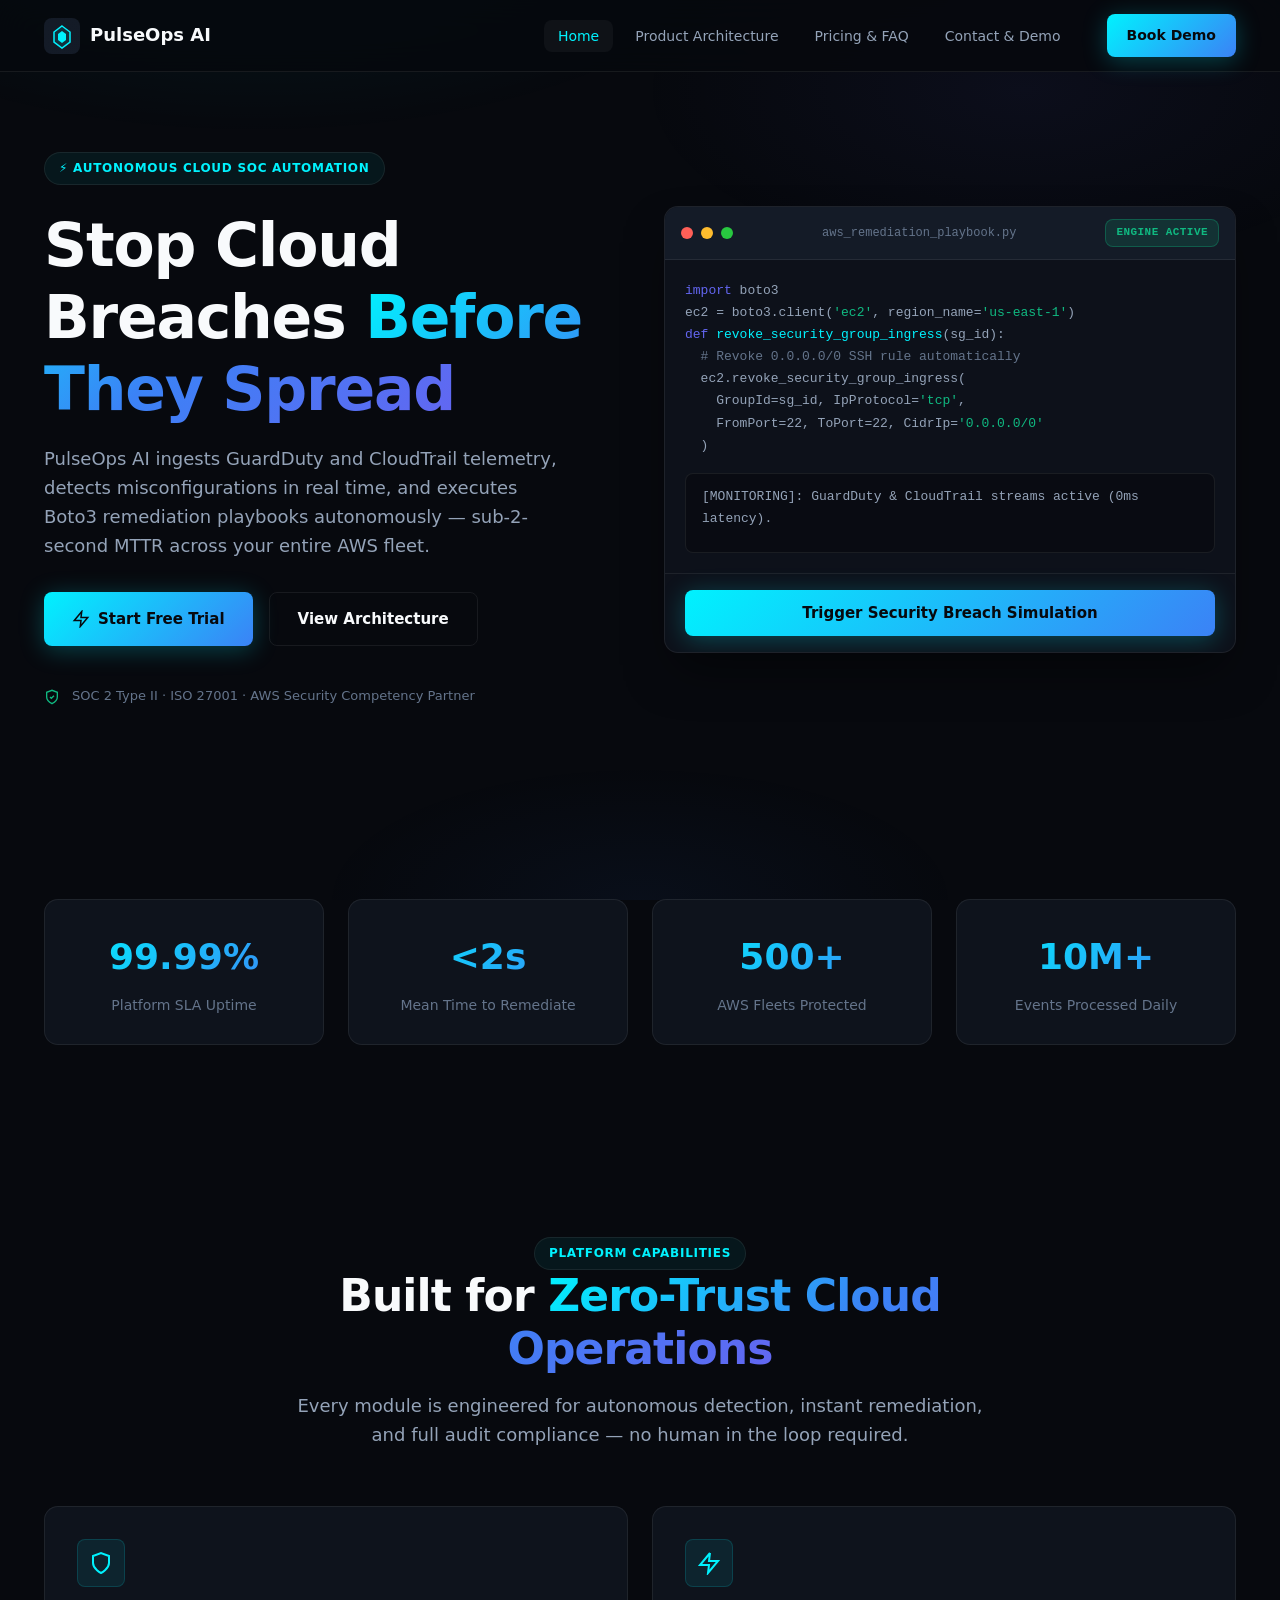
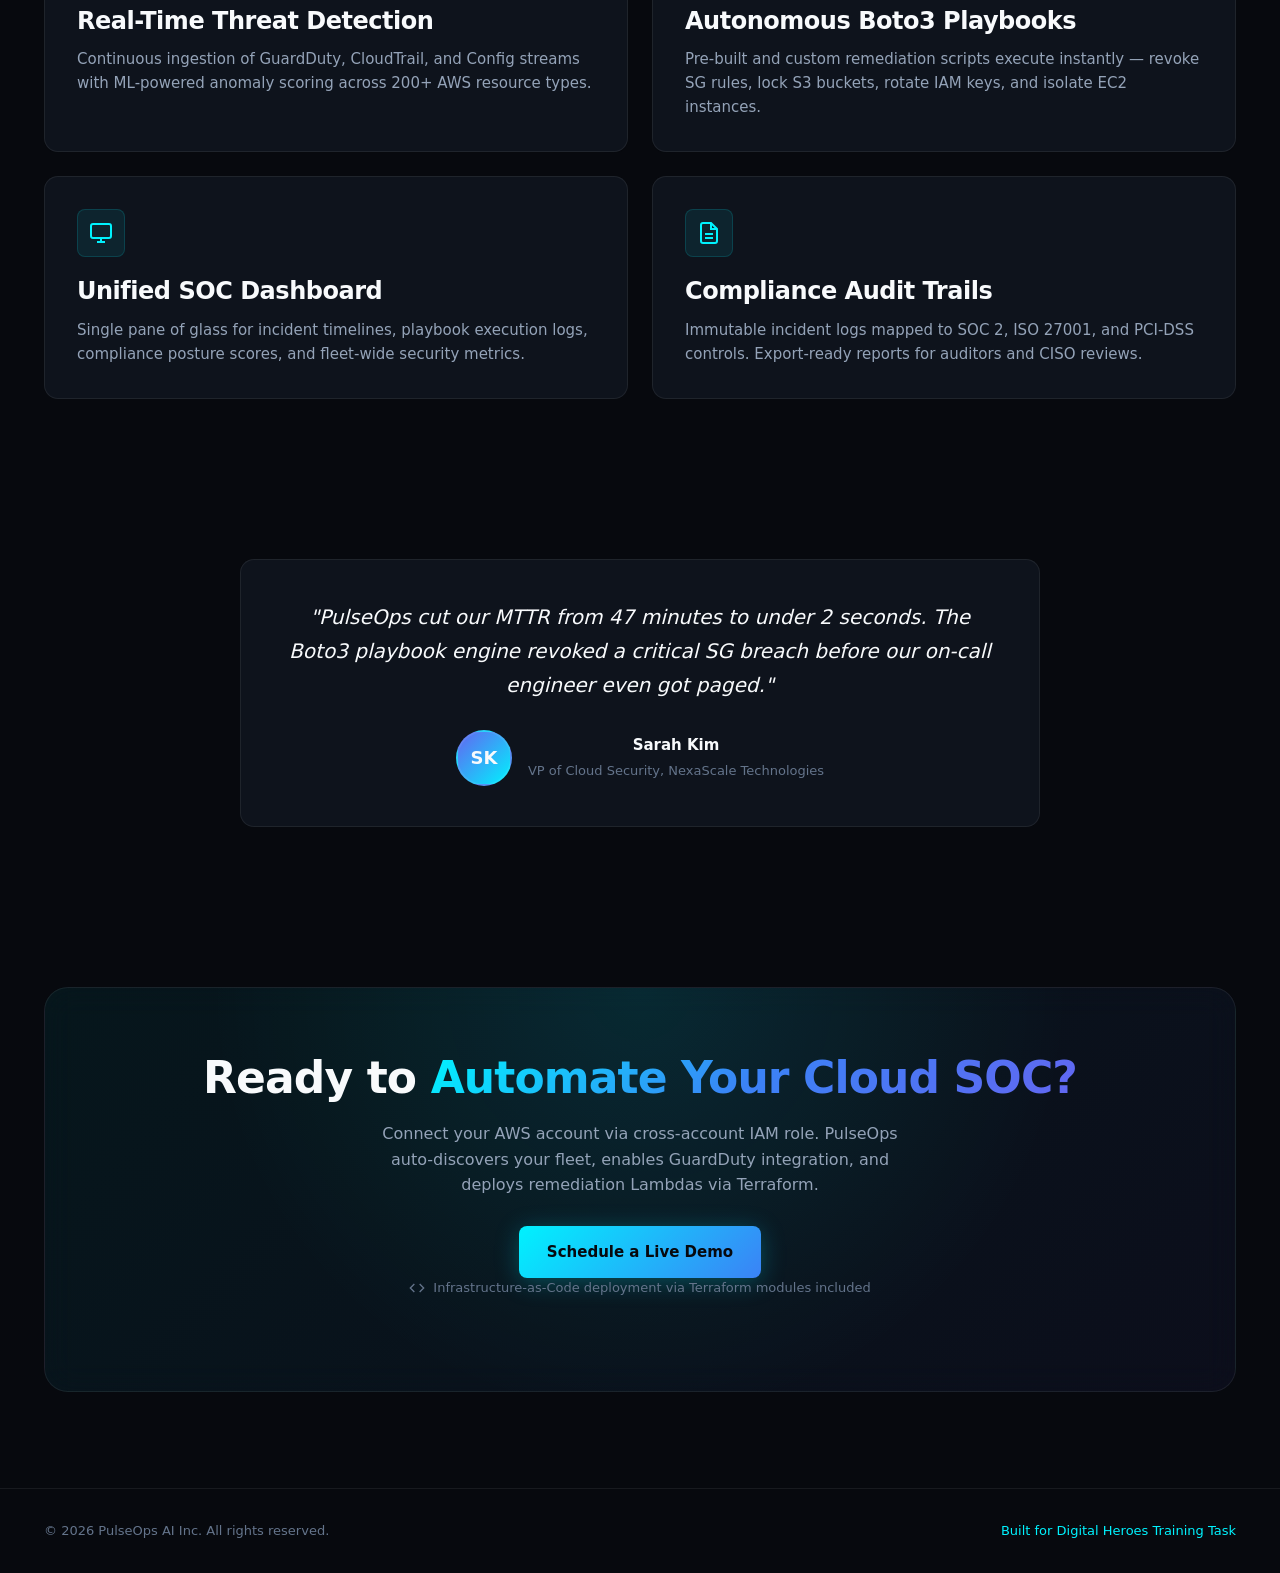
==== index.html @ 6d8a1fc0 "Initial commit: PulseOps AI website codebase" ====
<!DOCTYPE html>
<html lang="en">
<head>
  <meta charset="UTF-8">
  <meta name="viewport" content="width=device-width, initial-scale=1.0">
  <title>PulseOps AI — Autonomous Cloud SOC Automation</title>
  <meta name="description" content="PulseOps AI automates cloud incident response with Boto3 playbooks. Detect AWS threats in seconds, remediate in under 2s MTTR.">
  <meta name="robots" content="index, follow">

  <!-- Open Graph -->
  <meta property="og:type" content="website">
  <meta property="og:url" content="https://pulseops-ai.vercel.app/">
  <meta property="og:title" content="PulseOps AI — Autonomous Cloud SOC Automation">
  <meta property="og:description" content="Autonomous AI-powered Cloud Security and SOC Incident Response. Detect misconfigurations and execute Boto3 playbooks in seconds.">
  <meta property="og:image" content="https://pulseops-ai.vercel.app/assets/og-image.png">

  <!-- Twitter -->
  <meta name="twitter:card" content="summary_large_image">
  <meta name="twitter:url" content="https://pulseops-ai.vercel.app/">
  <meta name="twitter:title" content="PulseOps AI — Autonomous Cloud SOC Automation">
  <meta name="twitter:description" content="Autonomous AI-powered Cloud Security and SOC Incident Response Platform.">
  <meta name="twitter:image" content="https://pulseops-ai.vercel.app/assets/og-image.png">

  <!-- Stylesheet -->
  <link rel="stylesheet" href="styles.css">

  <!-- Structured Data: Organization & SoftwareApplication -->
  <script type="application/ld+json">
  {
    "@context": "https://schema.org",
    "@graph": [
      {
        "@type": "Organization",
        "@id": "https://pulseops-ai.vercel.app/#organization",
        "name": "PulseOps AI Inc.",
        "url": "https://pulseops-ai.vercel.app",
        "logo": "https://pulseops-ai.vercel.app/assets/logo.png",
        "sameAs": [
          "https://twitter.com/pulseopsai",
          "https://github.com/pulseopsai",
          "https://linkedin.com/company/pulseopsai"
        ]
      },
      {
        "@type": "SoftwareApplication",
        "@id": "https://pulseops-ai.vercel.app/#software",
        "name": "PulseOps SOC Engine",
        "operatingSystem": "Cloud-Native (AWS, Azure, GCP)",
        "applicationCategory": "SecurityApplication",
        "offers": {
          "@type": "Offer",
          "price": "49.00",
          "priceCurrency": "USD"
        },
        "description": "Automated Cloud Incident Response and Autonomous SOC Platform for Enterprise DevOps."
      }
    ]
  }
  </script>
</head>
<body>
  <!-- Accessibility Skip Link -->
  <a href="#main-content" class="skip-link" style="position: absolute; top: -100px; left: 1rem; z-index: 9999; background: var(--accent-cyan); color: #000; padding: 0.5rem 1rem; font-weight: 700; transition: top 0.2s;" onfocus="this.style.top='1rem'" onblur="this.style.top='-100px'">Skip to main content</a>

  <!-- Header Navigation -->
  <header class="site-header">
    <div class="header-inner">
      <a href="index.html" class="logo-link" aria-label="PulseOps AI Home">
        <svg class="logo-icon" viewBox="0 0 36 36" fill="none" xmlns="http://www.w3.org/2000/svg" aria-hidden="true">
          <rect width="36" height="36" rx="8" fill="url(#logoGrad)"/>
          <path d="M18 8L26 14V24L18 30L10 24V14L18 8Z" stroke="#00f2fe" stroke-width="1.5" fill="rgba(0,242,254,0.1)"/>
          <path d="M18 13L22 16V22L18 25L14 22V16L18 13Z" fill="#00f2fe"/>
          <defs>
            <linearGradient id="logoGrad" x1="0" y1="0" x2="36" y2="36">
              <stop stop-color="#141b27"/>
              <stop offset="1" stop-color="#0d111a"/>
            </linearGradient>
          </defs>
        </svg>
        PulseOps AI
      </a>
      <nav class="main-nav" aria-label="Main navigation">
        <ul class="nav-links">
          <li><a href="index.html" class="nav-link active">Home</a></li>
          <li><a href="product.html" class="nav-link">Product Architecture</a></li>
          <li><a href="pricing.html" class="nav-link">Pricing &amp; FAQ</a></li>
          <li><a href="contact.html" class="nav-link">Contact &amp; Demo</a></li>
        </ul>
        <div class="header-cta">
          <a href="contact.html" class="btn-primary btn-sm" aria-label="Book Demo with PulseOps AI">Book Demo</a>
        </div>
      </nav>
      <button class="mobile-menu-btn" id="mobile-menu-btn" aria-label="Toggle navigation menu" aria-expanded="false">
        <svg width="24" height="24" viewBox="0 0 24 24" fill="none" stroke="currentColor" stroke-width="2" aria-hidden="true">
          <line x1="3" y1="6" x2="21" y2="6"/>
          <line x1="3" y1="12" x2="21" y2="12"/>
          <line x1="3" y1="18" x2="21" y2="18"/>
        </svg>
      </button>
    </div>
  </header>

  <!-- Mobile Navigation Drawer -->
  <nav class="mobile-nav-drawer" id="mobile-nav-drawer" aria-label="Mobile navigation">
    <a href="index.html" class="nav-link active">Home</a>
    <a href="product.html" class="nav-link">Product Architecture</a>
    <a href="pricing.html" class="nav-link">Pricing &amp; FAQ</a>
    <a href="contact.html" class="nav-link">Contact &amp; Demo</a>
    <a href="contact.html" class="btn-primary">Book Demo</a>
  </nav>

  <!-- Main Content -->
  <main id="main-content">
    <section class="hero" aria-labelledby="hero-title">
      <div class="container">
        <div class="hero-grid">
          <div class="hero-content">
            <span class="badge">⚡ AUTONOMOUS CLOUD SOC AUTOMATION</span>
            <h1 class="hero-title" id="hero-title">Stop Cloud Breaches <span class="text-gradient">Before They Spread</span></h1>
            <p class="hero-subtitle">PulseOps AI ingests GuardDuty and CloudTrail telemetry, detects misconfigurations in real time, and executes Boto3 remediation playbooks autonomously — sub-2-second MTTR across your entire AWS fleet.</p>
            <div class="hero-actions">
              <a href="contact.html" class="btn-primary" aria-label="Start Free Trial">
                <svg width="18" height="18" viewBox="0 0 24 24" fill="none" stroke="currentColor" stroke-width="2" aria-hidden="true">
                  <polygon points="13 2 3 14 12 14 11 22 21 10 12 10 13 2"/>
                </svg>
                Start Free Trial
              </a>
              <a href="product.html" class="btn-secondary" aria-label="View Product Architecture">View Architecture</a>
            </div>
            <div class="hero-trust">
              <svg width="16" height="16" viewBox="0 0 24 24" fill="none" stroke="currentColor" stroke-width="2" aria-hidden="true">
                <path d="M12 22s8-4 8-10V5l-8-3-8 3v7c0 6 8 10 8 10z"/>
                <polyline points="9 12 11 14 15 10"/>
              </svg>
              SOC 2 Type II · ISO 27001 · AWS Security Competency Partner
            </div>
          </div>

          <!-- Code Window Terminal Breach Simulator -->
          <div class="hero-visual">
            <div class="terminal-window animate-float" aria-label="Live Boto3 Remediation Playbook Simulator">
              <div class="terminal-header">
                <div class="terminal-dots">
                  <span class="terminal-dot red"></span>
                  <span class="terminal-dot yellow"></span>
                  <span class="terminal-dot green"></span>
                </div>
                <span class="terminal-title">aws_remediation_playbook.py</span>
                <span class="terminal-status-badge status-idle" id="terminal-status-badge">ENGINE ACTIVE</span>
              </div>
              <div class="terminal-body">
                <div class="terminal-code">
                  <div><span class="kw">import</span> boto3</div>
                  <div>ec2 = boto3.client(<span class="str">'ec2'</span>, region_name=<span class="str">'us-east-1'</span>)</div>
                  <div><span class="kw">def</span> <span class="fn">revoke_security_group_ingress</span>(sg_id):</div>
                  <div>&nbsp;&nbsp;<span class="cm"># Revoke 0.0.0.0/0 SSH rule automatically</span></div>
                  <div>&nbsp;&nbsp;ec2.revoke_security_group_ingress(</div>
                  <div>&nbsp;&nbsp;&nbsp;&nbsp;GroupId=sg_id, IpProtocol=<span class="str">'tcp'</span>,</div>
                  <div>&nbsp;&nbsp;&nbsp;&nbsp;FromPort=22, ToPort=22, CidrIp=<span class="str">'0.0.0.0/0'</span></div>
                  <div>&nbsp;&nbsp;)</div>
                </div>
                <div class="terminal-log" id="terminal-log-output" aria-live="polite"></div>
              </div>
              <div class="terminal-footer">
                <button class="btn-primary" id="trigger-simulation-btn" type="button" aria-label="Trigger Security Breach Simulation">Trigger Security Breach Simulation</button>
              </div>
            </div>
          </div>
        </div>
      </div>
    </section>

    <!-- Social Proof Metrics Section -->
    <section class="section" aria-label="Key Security Metrics">
      <div class="container">
        <div class="metrics-grid">
          <div class="metric-card glass-card">
            <div class="metric-value">99.99%</div>
            <div class="metric-label">Platform SLA Uptime</div>
          </div>
          <div class="metric-card glass-card">
            <div class="metric-value">&lt;2s</div>
            <div class="metric-label">Mean Time to Remediate</div>
          </div>
          <div class="metric-card glass-card">
            <div class="metric-value">500+</div>
            <div class="metric-label">AWS Fleets Protected</div>
          </div>
          <div class="metric-card glass-card">
            <div class="metric-value">10M+</div>
            <div class="metric-label">Events Processed Daily</div>
          </div>
        </div>
      </div>
    </section>

    <!-- Platform Capabilities Grid -->
    <section class="section" aria-labelledby="features-title">
      <div class="container">
        <div class="section-header">
          <span class="badge">Platform Capabilities</span>
          <h2 id="features-title">Built for <span class="text-gradient">Zero-Trust Cloud Operations</span></h2>
          <p>Every module is engineered for autonomous detection, instant remediation, and full audit compliance — no human in the loop required.</p>
        </div>
        <div class="features-grid">
          <article class="feature-card glass-card">
            <div class="feature-icon">
              <svg width="24" height="24" viewBox="0 0 24 24" fill="none" stroke="currentColor" stroke-width="2" aria-hidden="true">
                <path d="M12 22s8-4 8-10V5l-8-3-8 3v7c0 6 8 10 8 10z"/>
              </svg>
            </div>
            <h3>Real-Time Threat Detection</h3>
            <p>Continuous ingestion of GuardDuty, CloudTrail, and Config streams with ML-powered anomaly scoring across 200+ AWS resource types.</p>
          </article>
          <article class="feature-card glass-card">
            <div class="feature-icon">
              <svg width="24" height="24" viewBox="0 0 24 24" fill="none" stroke="currentColor" stroke-width="2" aria-hidden="true">
                <polyline points="13 2 3 14 12 14 11 22 21 10 12 10 13 2"/>
              </svg>
            </div>
            <h3>Autonomous Boto3 Playbooks</h3>
            <p>Pre-built and custom remediation scripts execute instantly — revoke SG rules, lock S3 buckets, rotate IAM keys, and isolate EC2 instances.</p>
          </article>
          <article class="feature-card glass-card">
            <div class="feature-icon">
              <svg width="24" height="24" viewBox="0 0 24 24" fill="none" stroke="currentColor" stroke-width="2" aria-hidden="true">
                <rect x="2" y="3" width="20" height="14" rx="2"/>
                <line x1="8" y1="21" x2="16" y2="21"/>
                <line x1="12" y1="17" x2="12" y2="21"/>
              </svg>
            </div>
            <h3>Unified SOC Dashboard</h3>
            <p>Single pane of glass for incident timelines, playbook execution logs, compliance posture scores, and fleet-wide security metrics.</p>
          </article>
          <article class="feature-card glass-card">
            <div class="feature-icon">
              <svg width="24" height="24" viewBox="0 0 24 24" fill="none" stroke="currentColor" stroke-width="2" aria-hidden="true">
                <path d="M14 2H6a2 2 0 0 0-2 2v16a2 2 0 0 0 2 2h12a2 2 0 0 0 2-2V8z"/>
                <polyline points="14 2 14 8 20 8"/>
                <line x1="16" y1="13" x2="8" y2="13"/>
                <line x1="16" y1="17" x2="8" y2="17"/>
              </svg>
            </div>
            <h3>Compliance Audit Trails</h3>
            <p>Immutable incident logs mapped to SOC 2, ISO 27001, and PCI-DSS controls. Export-ready reports for auditors and CISO reviews.</p>
          </article>
        </div>
      </div>
    </section>

    <!-- Testimonial Section -->
    <section class="testimonial-section" aria-label="Customer Testimonial">
      <div class="container">
        <div class="testimonial-card glass-card">
          <p class="testimonial-quote">"PulseOps cut our MTTR from 47 minutes to under 2 seconds. The Boto3 playbook engine revoked a critical SG breach before our on-call engineer even got paged."</p>
          <div class="testimonial-author">
            <div class="testimonial-avatar" aria-hidden="true">SK</div>
            <div class="testimonial-info">
              <strong>Sarah Kim</strong>
              <span>VP of Cloud Security, NexaScale Technologies</span>
            </div>
          </div>
        </div>
      </div>
    </section>

    <!-- CTA Banner Section -->
    <section class="section" aria-label="Call to Action Banner">
      <div class="container">
        <div class="cta-banner glass-card">
          <h2>Ready to <span class="text-gradient">Automate Your Cloud SOC?</span></h2>
          <p>Connect your AWS account via cross-account IAM role. PulseOps auto-discovers your fleet, enables GuardDuty integration, and deploys remediation Lambdas via Terraform.</p>
          <a href="contact.html" class="btn-primary" aria-label="Schedule a Live Demo">Schedule a Live Demo</a>
          <p class="cta-note">
            <svg width="16" height="16" viewBox="0 0 24 24" fill="none" stroke="currentColor" stroke-width="2" aria-hidden="true">
              <polyline points="16 18 22 12 16 6"/>
              <polyline points="8 6 2 12 8 18"/>
            </svg>
            Infrastructure-as-Code deployment via Terraform modules included
          </p>
        </div>
      </div>
    </section>
  </main>

  <!-- Mandatory Site Footer -->
  <footer class="site-footer">
    <div class="footer-container">
      <div class="footer-bottom">
        <p>&copy; 2026 PulseOps AI Inc. All rights reserved.</p>
        <p>
          <a href="https://digitalheroesco.com" target="_blank" rel="noopener noreferrer" class="credit-link">
            Built for Digital Heroes Training Task
          </a>
        </p>
      </div>
    </div>
  </footer>

  <script src="main.js"></script>
</body>
</html>
---- styles.css ----
/* ==========================================================================
   PulseOps AI — Design System & Master Stylesheet
   Pure CSS3 | Glassmorphism | B2B SaaS Dark Theme
   ========================================================================== */

/* --------------------------------------------------------------------------
   1. Design Tokens
   -------------------------------------------------------------------------- */
:root {
  --bg-primary: #07090e;
  --bg-secondary: #0d111a;
  --bg-tertiary: #141b27;
  --card-bg: rgba(20, 27, 39, 0.6);
  --card-hover: rgba(28, 38, 55, 0.8);
  --border-subtle: rgba(255, 255, 255, 0.07);
  --border-active: rgba(0, 242, 254, 0.4);
  --border-glow: 0 0 20px rgba(0, 242, 254, 0.15);
  --glass-blur: blur(16px);
  --accent-cyan: #00f2fe;
  --accent-blue: #3b82f6;
  --accent-indigo: #6366f1;
  --accent-emerald: #10b981;
  --accent-crimson: #ef4444;
  --accent-amber: #f59e0b;
  --font-main: system-ui, -apple-system, BlinkMacSystemFont, "SF Pro Display", "Segoe UI", Roboto, sans-serif;
  --font-mono: "SF Mono", "Fira Code", "Cascadia Code", Consolas, monospace;
  --text-primary: #f8fafc;
  --text-secondary: #94a3b8;
  --text-muted: #64748b;
  --radius-sm: 8px;
  --radius-md: 14px;
  --radius-lg: 24px;
  --max-width: 1240px;
  --header-height: 72px;
  --transition-fast: 0.15s ease;
  --transition-normal: 0.3s cubic-bezier(0.16, 1, 0.3, 1);
  --shadow-card: 0 24px 48px -12px rgba(0, 0, 0, 0.5);
}

/* --------------------------------------------------------------------------
   2. Reset & Base
   -------------------------------------------------------------------------- */
*,
*::before,
*::after {
  box-sizing: border-box;
  margin: 0;
  padding: 0;
}

html {
  scroll-behavior: smooth;
  -webkit-font-smoothing: antialiased;
  -moz-osx-font-smoothing: grayscale;
}

body {
  font-family: var(--font-main);
  background-color: var(--bg-primary);
  color: var(--text-primary);
  line-height: 1.6;
  overflow-x: hidden;
  min-height: 100vh;
}

body.nav-open {
  overflow: hidden;
}

img {
  max-width: 100%;
  display: block;
}

a {
  color: inherit;
  text-decoration: none;
}

ul {
  list-style: none;
}

button,
input,
select,
textarea {
  font-family: inherit;
  font-size: inherit;
}

/* Ambient background glow */
body::before {
  content: "";
  position: fixed;
  inset: 0;
  background:
    radial-gradient(ellipse 80% 50% at 20% -10%, rgba(0, 242, 254, 0.08) 0%, transparent 50%),
    radial-gradient(ellipse 60% 40% at 80% 10%, rgba(99, 102, 241, 0.06) 0%, transparent 50%),
    radial-gradient(ellipse 50% 30% at 50% 100%, rgba(59, 130, 246, 0.05) 0%, transparent 50%);
  pointer-events: none;
  z-index: 0;
}

/* --------------------------------------------------------------------------
   3. Typography
   -------------------------------------------------------------------------- */
h1, h2, h3, h4, h5, h6 {
  line-height: 1.2;
  font-weight: 700;
  letter-spacing: -0.02em;
}

h1 { font-size: clamp(2.25rem, 5vw, 3.75rem); }
h2 { font-size: clamp(1.75rem, 3.5vw, 2.75rem); }
h3 { font-size: clamp(1.25rem, 2vw, 1.5rem); }

p {
  color: var(--text-secondary);
}

.text-gradient {
  background: linear-gradient(135deg, var(--accent-cyan) 0%, var(--accent-blue) 50%, var(--accent-indigo) 100%);
  -webkit-background-clip: text;
  background-clip: text;
  -webkit-text-fill-color: transparent;
}

.text-muted {
  color: var(--text-muted);
}

.text-secondary {
  color: var(--text-secondary);
}

/* --------------------------------------------------------------------------
   4. Layout Utilities
   -------------------------------------------------------------------------- */
.container {
  width: 100%;
  max-width: var(--max-width);
  margin: 0 auto;
  padding: 0 24px;
}

.section {
  padding: 96px 0;
  position: relative;
  z-index: 1;
}

.section-header {
  text-align: center;
  max-width: 720px;
  margin: 0 auto 56px;
}

.section-header p {
  margin-top: 16px;
  font-size: 1.125rem;
}

/* --------------------------------------------------------------------------
   5. Components — Badge, Buttons, Glass Card
   -------------------------------------------------------------------------- */
.badge {
  display: inline-flex;
  align-items: center;
  gap: 6px;
  padding: 6px 14px;
  font-size: 0.75rem;
  font-weight: 600;
  letter-spacing: 0.06em;
  text-transform: uppercase;
  border-radius: var(--radius-full, 9999px);
  border: 1px solid var(--border-subtle);
  background: rgba(0, 242, 254, 0.06);
  color: var(--accent-cyan);
}

.badge-emerald {
  background: rgba(16, 185, 129, 0.1);
  color: var(--accent-emerald);
  border-color: rgba(16, 185, 129, 0.25);
}

.badge-amber {
  background: rgba(245, 158, 11, 0.1);
  color: var(--accent-amber);
  border-color: rgba(245, 158, 11, 0.25);
}

.glass-card {
  background: var(--card-bg);
  backdrop-filter: var(--glass-blur);
  -webkit-backdrop-filter: var(--glass-blur);
  border: 1px solid var(--border-subtle);
  border-radius: var(--radius-md);
  transition: transform var(--transition-normal), border-color var(--transition-normal), box-shadow var(--transition-normal), background var(--transition-normal);
}

.glass-card:hover {
  background: var(--card-hover);
  border-color: var(--border-active);
  box-shadow: var(--border-glow);
  transform: translateY(-2px);
}

.btn-primary,
.btn-secondary {
  display: inline-flex;
  align-items: center;
  justify-content: center;
  gap: 8px;
  padding: 14px 28px;
  font-size: 0.9375rem;
  font-weight: 600;
  border-radius: var(--radius-sm);
  border: none;
  cursor: pointer;
  transition: all var(--transition-normal);
  white-space: nowrap;
}

.btn-primary {
  background: linear-gradient(135deg, var(--accent-cyan), var(--accent-blue));
  color: var(--bg-primary);
  box-shadow: 0 4px 24px rgba(0, 242, 254, 0.25);
}

.btn-primary:hover {
  transform: translateY(-2px);
  box-shadow: 0 8px 32px rgba(0, 242, 254, 0.35);
}

.btn-primary:disabled {
  opacity: 0.7;
  cursor: not-allowed;
  transform: none;
}

.btn-secondary {
  background: transparent;
  color: var(--text-primary);
  border: 1px solid var(--border-subtle);
}

.btn-secondary:hover {
  border-color: var(--border-active);
  background: rgba(0, 242, 254, 0.05);
}

.btn-sm {
  padding: 10px 20px;
  font-size: 0.875rem;
}

/* --------------------------------------------------------------------------
   6. Site Header & Navigation
   -------------------------------------------------------------------------- */
.site-header {
  position: sticky;
  top: 0;
  z-index: 1000;
  height: var(--header-height);
  background: rgba(7, 9, 14, 0.85);
  backdrop-filter: var(--glass-blur);
  -webkit-backdrop-filter: var(--glass-blur);
  border-bottom: 1px solid var(--border-subtle);
}

.header-inner {
  display: flex;
  align-items: center;
  justify-content: space-between;
  height: 100%;
  max-width: var(--max-width);
  margin: 0 auto;
  padding: 0 24px;
}

.logo-link {
  display: flex;
  align-items: center;
  gap: 10px;
  font-weight: 700;
  font-size: 1.125rem;
  color: var(--text-primary);
  transition: opacity var(--transition-fast);
}

.logo-link:hover {
  opacity: 0.85;
}

.logo-icon {
  width: 36px;
  height: 36px;
  flex-shrink: 0;
}

.main-nav {
  display: flex;
  align-items: center;
  gap: 32px;
}

.nav-links {
  display: flex;
  align-items: center;
  gap: 8px;
}

.nav-link {
  padding: 8px 14px;
  font-size: 0.875rem;
  font-weight: 500;
  color: var(--text-secondary);
  border-radius: var(--radius-sm);
  transition: color var(--transition-fast), background var(--transition-fast);
}

.nav-link:hover,
.nav-link.active {
  color: var(--text-primary);
  background: rgba(255, 255, 255, 0.04);
}

.nav-link.active {
  color: var(--accent-cyan);
}

.header-cta {
  display: flex;
  align-items: center;
  gap: 12px;
}

.mobile-menu-btn {
  display: none;
  align-items: center;
  justify-content: center;
  width: 44px;
  height: 44px;
  background: transparent;
  border: 1px solid var(--border-subtle);
  border-radius: var(--radius-sm);
  color: var(--text-primary);
  cursor: pointer;
  transition: border-color var(--transition-fast);
}

.mobile-menu-btn:hover {
  border-color: var(--border-active);
}

.mobile-nav-drawer {
  display: none;
  position: fixed;
  inset: 0;
  top: var(--header-height);
  z-index: 999;
  background: rgba(7, 9, 14, 0.97);
  backdrop-filter: var(--glass-blur);
  -webkit-backdrop-filter: var(--glass-blur);
  padding: 24px;
  flex-direction: column;
  gap: 8px;
  transform: translateX(100%);
  transition: transform var(--transition-normal);
}

body.nav-open .mobile-nav-drawer {
  transform: translateX(0);
}

.mobile-nav-drawer .nav-link {
  display: block;
  padding: 16px;
  font-size: 1rem;
  border-bottom: 1px solid var(--border-subtle);
}

.mobile-nav-drawer .btn-primary {
  margin-top: 16px;
  width: 100%;
}

/* --------------------------------------------------------------------------
   7. Hero Section
   -------------------------------------------------------------------------- */
.hero {
  padding: 80px 0 96px;
  position: relative;
  z-index: 1;
}

.hero-grid {
  display: grid;
  grid-template-columns: 1fr 1fr;
  gap: 48px;
  align-items: center;
}

.hero-content {
  max-width: 560px;
}

.hero-content .badge {
  margin-bottom: 24px;
}

.hero-title {
  margin-bottom: 20px;
}

.hero-subtitle {
  font-size: 1.125rem;
  margin-bottom: 32px;
  max-width: 520px;
}

.hero-actions {
  display: flex;
  flex-wrap: wrap;
  gap: 16px;
  margin-bottom: 40px;
}

.hero-trust {
  display: flex;
  align-items: center;
  gap: 12px;
  font-size: 0.8125rem;
  color: var(--text-muted);
}

.hero-trust svg {
  color: var(--accent-emerald);
}

.hero-visual {
  position: relative;
}

/* --------------------------------------------------------------------------
   8. Terminal / IDE Simulator
   -------------------------------------------------------------------------- */
.terminal-window {
  background: var(--bg-secondary);
  border: 1px solid var(--border-subtle);
  border-radius: var(--radius-md);
  overflow: hidden;
  box-shadow: var(--shadow-card);
}

.terminal-header {
  display: flex;
  align-items: center;
  justify-content: space-between;
  padding: 12px 16px;
  background: var(--bg-tertiary);
  border-bottom: 1px solid var(--border-subtle);
}

.terminal-dots {
  display: flex;
  gap: 8px;
}

.terminal-dot {
  width: 12px;
  height: 12px;
  border-radius: 50%;
}

.terminal-dot.red { background: #ff5f57; }
.terminal-dot.yellow { background: #febc2e; }
.terminal-dot.green { background: #28c840; }

.terminal-title {
  font-family: var(--font-mono);
  font-size: 0.75rem;
  color: var(--text-muted);
}

.terminal-status-badge {
  display: inline-flex;
  align-items: center;
  gap: 6px;
  padding: 4px 10px;
  font-family: var(--font-mono);
  font-size: 0.6875rem;
  font-weight: 600;
  letter-spacing: 0.04em;
  border-radius: var(--radius-sm);
  transition: all var(--transition-normal);
}

.terminal-status-badge.status-idle {
  background: rgba(16, 185, 129, 0.15);
  color: var(--accent-emerald);
  border: 1px solid rgba(16, 185, 129, 0.3);
}

.terminal-status-badge.status-threat {
  background: rgba(239, 68, 68, 0.15);
  color: var(--accent-crimson);
  border: 1px solid rgba(239, 68, 68, 0.4);
  animation: blink-threat 0.8s ease-in-out infinite;
}

.terminal-status-badge.status-remediating {
  background: rgba(245, 158, 11, 0.15);
  color: var(--accent-amber);
  border: 1px solid rgba(245, 158, 11, 0.3);
}

.terminal-status-badge.status-neutralized {
  background: rgba(0, 242, 254, 0.1);
  color: var(--accent-cyan);
  border: 1px solid rgba(0, 242, 254, 0.3);
}

@keyframes blink-threat {
  0%, 100% { opacity: 1; }
  50% { opacity: 0.5; }
}

.terminal-body {
  padding: 20px;
  font-family: var(--font-mono);
  font-size: 0.8125rem;
  line-height: 1.7;
}

.terminal-code {
  color: var(--text-secondary);
  margin-bottom: 16px;
}

.terminal-code .kw { color: var(--accent-indigo); }
.terminal-code .fn { color: var(--accent-cyan); }
.terminal-code .str { color: var(--accent-emerald); }
.terminal-code .cm { color: var(--text-muted); }

.terminal-log {
  background: rgba(0, 0, 0, 0.3);
  border: 1px solid var(--border-subtle);
  border-radius: var(--radius-sm);
  padding: 12px 16px;
  min-height: 80px;
  max-height: 160px;
  overflow-y: auto;
}

.terminal-log-line {
  display: block;
  margin-bottom: 4px;
  animation: fadeInLog 0.3s ease;
}

.terminal-log-line.critical { color: var(--accent-crimson); }
.terminal-log-line.action { color: var(--accent-amber); }
.terminal-log-line.success { color: var(--accent-emerald); }
.terminal-log-line.info { color: var(--text-secondary); }

@keyframes fadeInLog {
  from { opacity: 0; transform: translateY(4px); }
  to { opacity: 1; transform: translateY(0); }
}

.terminal-footer {
  padding: 16px 20px;
  border-top: 1px solid var(--border-subtle);
}

#trigger-simulation-btn {
  width: 100%;
}

/* --------------------------------------------------------------------------
   9. Metrics Grid
   -------------------------------------------------------------------------- */
.metrics-grid {
  display: grid;
  grid-template-columns: repeat(4, 1fr);
  gap: 24px;
}

.metric-card {
  padding: 28px 24px;
  text-align: center;
}

.metric-value {
  font-size: 2.25rem;
  font-weight: 800;
  background: linear-gradient(135deg, var(--accent-cyan), var(--accent-blue));
  -webkit-background-clip: text;
  background-clip: text;
  -webkit-text-fill-color: transparent;
  margin-bottom: 8px;
}

.metric-label {
  font-size: 0.875rem;
  color: var(--text-muted);
  font-weight: 500;
}

/* --------------------------------------------------------------------------
   10. Feature Cards
   -------------------------------------------------------------------------- */
.features-grid {
  display: grid;
  grid-template-columns: repeat(2, 1fr);
  gap: 24px;
}

.feature-card {
  padding: 32px;
}

.feature-icon {
  width: 48px;
  height: 48px;
  display: flex;
  align-items: center;
  justify-content: center;
  background: rgba(0, 242, 254, 0.08);
  border: 1px solid rgba(0, 242, 254, 0.15);
  border-radius: var(--radius-sm);
  margin-bottom: 20px;
  color: var(--accent-cyan);
}

.feature-card h3 {
  margin-bottom: 12px;
  color: var(--text-primary);
}

.feature-card p {
  font-size: 0.9375rem;
}

/* --------------------------------------------------------------------------
   11. Testimonial
   -------------------------------------------------------------------------- */
.testimonial-section {
  padding: 64px 0;
}

.testimonial-card {
  max-width: 800px;
  margin: 0 auto;
  padding: 40px 48px;
  text-align: center;
}

.testimonial-quote {
  font-size: 1.25rem;
  font-style: italic;
  color: var(--text-primary);
  margin-bottom: 28px;
  line-height: 1.7;
}

.testimonial-author {
  display: flex;
  align-items: center;
  justify-content: center;
  gap: 16px;
}

.testimonial-avatar {
  width: 56px;
  height: 56px;
  border-radius: 50%;
  background: linear-gradient(135deg, var(--accent-indigo), var(--accent-cyan));
  display: flex;
  align-items: center;
  justify-content: center;
  font-weight: 700;
  font-size: 1.125rem;
  color: var(--text-primary);
  border: 2px solid var(--border-subtle);
}

.testimonial-info strong {
  display: block;
  color: var(--text-primary);
  font-size: 0.9375rem;
}

.testimonial-info span {
  font-size: 0.8125rem;
  color: var(--text-muted);
}

/* --------------------------------------------------------------------------
   12. CTA Banner
   -------------------------------------------------------------------------- */
.cta-banner {
  padding: 64px;
  text-align: center;
  background: linear-gradient(135deg, rgba(0, 242, 254, 0.06) 0%, rgba(99, 102, 241, 0.06) 100%);
  border: 1px solid var(--border-subtle);
  border-radius: var(--radius-lg);
  position: relative;
  overflow: hidden;
}

.cta-banner::before {
  content: "";
  position: absolute;
  inset: 0;
  background: radial-gradient(circle at 50% 0%, rgba(0, 242, 254, 0.1) 0%, transparent 60%);
  pointer-events: none;
}

.cta-banner h2 {
  margin-bottom: 16px;
  position: relative;
}

.cta-banner p {
  max-width: 560px;
  margin: 0 auto 28px;
  position: relative;
}

.cta-banner .btn-primary {
  position: relative;
}

.cta-note {
  margin-top: 20px;
  font-size: 0.8125rem;
  color: var(--text-muted);
  display: flex;
  align-items: center;
  justify-content: center;
  gap: 8px;
}

/* --------------------------------------------------------------------------
   13. Product Page
   -------------------------------------------------------------------------- */
.page-hero {
  padding: 80px 0 64px;
  text-align: center;
  position: relative;
  z-index: 1;
}

.page-hero .badge {
  margin-bottom: 20px;
}

.page-hero h1 {
  max-width: 800px;
  margin: 0 auto 20px;
}

.page-hero p {
  max-width: 640px;
  margin: 0 auto;
  font-size: 1.125rem;
}

.pipeline-grid {
  display: grid;
  grid-template-columns: repeat(3, 1fr);
  gap: 24px;
}

.pipeline-card {
  padding: 36px 28px;
  text-align: center;
  position: relative;
}

.pipeline-step {
  display: inline-flex;
  align-items: center;
  justify-content: center;
  width: 32px;
  height: 32px;
  background: rgba(0, 242, 254, 0.1);
  border: 1px solid rgba(0, 242, 254, 0.25);
  border-radius: 50%;
  font-size: 0.8125rem;
  font-weight: 700;
  color: var(--accent-cyan);
  margin-bottom: 20px;
}

.pipeline-icon {
  width: 56px;
  height: 56px;
  margin: 0 auto 20px;
  color: var(--accent-cyan);
}

.pipeline-card h3 {
  margin-bottom: 12px;
}

.deep-dive-grid {
  display: grid;
  grid-template-columns: repeat(3, 1fr);
  gap: 24px;
}

.deep-dive-card {
  padding: 32px;
}

.deep-dive-card .feature-icon {
  color: var(--accent-blue);
  background: rgba(59, 130, 246, 0.08);
  border-color: rgba(59, 130, 246, 0.15);
}

.comparison-table-wrap {
  overflow-x: auto;
  border-radius: var(--radius-md);
  border: 1px solid var(--border-subtle);
}

.comparison-table {
  width: 100%;
  border-collapse: collapse;
  font-size: 0.9375rem;
}

.comparison-table th,
.comparison-table td {
  padding: 18px 24px;
  text-align: left;
  border-bottom: 1px solid var(--border-subtle);
}

.comparison-table thead th {
  background: var(--bg-tertiary);
  font-weight: 600;
  color: var(--text-primary);
}

.comparison-table tbody tr:last-child td {
  border-bottom: none;
}

.comparison-table tbody tr:hover {
  background: rgba(255, 255, 255, 0.02);
}

.comparison-table .highlight-col {
  background: rgba(0, 242, 254, 0.04);
  color: var(--accent-cyan);
  font-weight: 600;
}

.comparison-table .check {
  color: var(--accent-emerald);
}

.comparison-table .cross {
  color: var(--accent-crimson);
}

/* --------------------------------------------------------------------------
   14. Pricing Page
   -------------------------------------------------------------------------- */
.pricing-hero {
  text-align: center;
  padding: 64px 0 48px;
  position: relative;
  z-index: 1;
}

.billing-toggle-wrap {
  display: flex;
  align-items: center;
  justify-content: center;
  gap: 16px;
  margin: 32px 0 48px;
}

.billing-label {
  font-size: 0.9375rem;
  font-weight: 500;
  color: var(--text-muted);
  transition: color var(--transition-fast);
}

.billing-label.active {
  color: var(--text-primary);
}

.toggle-switch {
  position: relative;
  width: 52px;
  height: 28px;
  flex-shrink: 0;
}

.toggle-switch input {
  opacity: 0;
  width: 0;
  height: 0;
  position: absolute;
}

.toggle-slider {
  position: absolute;
  inset: 0;
  background: var(--bg-tertiary);
  border: 1px solid var(--border-subtle);
  border-radius: 999px;
  cursor: pointer;
  transition: background var(--transition-normal);
}

.toggle-slider::before {
  content: "";
  position: absolute;
  width: 20px;
  height: 20px;
  left: 3px;
  bottom: 3px;
  background: var(--accent-cyan);
  border-radius: 50%;
  transition: transform var(--transition-normal);
  box-shadow: 0 2px 8px rgba(0, 242, 254, 0.3);
}

.toggle-switch input:checked + .toggle-slider::before {
  transform: translateX(24px);
}

.save-badge {
  display: none;
  padding: 4px 10px;
  font-size: 0.6875rem;
  font-weight: 600;
  background: rgba(16, 185, 129, 0.15);
  color: var(--accent-emerald);
  border-radius: var(--radius-sm);
  border: 1px solid rgba(16, 185, 129, 0.25);
}

.save-badge.visible {
  display: inline-flex;
}

.pricing-grid {
  display: grid;
  grid-template-columns: repeat(3, 1fr);
  gap: 24px;
  align-items: stretch;
}

.pricing-card {
  padding: 36px 32px;
  display: flex;
  flex-direction: column;
  position: relative;
}

.pricing-card.featured {
  border-color: var(--border-active);
  box-shadow: var(--border-glow);
  transform: scale(1.02);
}

.pricing-card.featured::before {
  content: "MOST POPULAR";
  position: absolute;
  top: -12px;
  left: 50%;
  transform: translateX(-50%);
  padding: 4px 16px;
  font-size: 0.6875rem;
  font-weight: 700;
  letter-spacing: 0.06em;
  text-transform: uppercase;
  background: linear-gradient(135deg, var(--accent-cyan), var(--accent-blue));
  color: var(--bg-primary);
  border-radius: var(--radius-sm);
}

.pricing-tier {
  font-size: 0.875rem;
  font-weight: 600;
  color: var(--accent-cyan);
  text-transform: uppercase;
  letter-spacing: 0.06em;
  margin-bottom: 12px;
}

.pricing-price {
  display: flex;
  align-items: baseline;
  gap: 4px;
  margin-bottom: 8px;
}

.pricing-price .currency {
  font-size: 1.5rem;
  font-weight: 600;
  color: var(--text-secondary);
}

.pricing-price .amount {
  font-size: 3rem;
  font-weight: 800;
  color: var(--text-primary);
  transition: opacity 0.15s ease, transform 0.15s ease;
}

.pricing-price .period {
  font-size: 0.875rem;
  color: var(--text-muted);
}

.pricing-desc {
  font-size: 0.9375rem;
  margin-bottom: 28px;
  padding-bottom: 28px;
  border-bottom: 1px solid var(--border-subtle);
}

.pricing-features {
  flex: 1;
  margin-bottom: 32px;
}

.pricing-features li {
  display: flex;
  align-items: flex-start;
  gap: 10px;
  padding: 8px 0;
  font-size: 0.875rem;
  color: var(--text-secondary);
}

.pricing-features svg {
  flex-shrink: 0;
  margin-top: 2px;
  color: var(--accent-emerald);
}

.pricing-card .btn-primary,
.pricing-card .btn-secondary {
  width: 100%;
}

.custom-price {
  font-size: 2.5rem;
  font-weight: 800;
  color: var(--text-primary);
}

/* --------------------------------------------------------------------------
   15. FAQ Accordion
   -------------------------------------------------------------------------- */
.faq-section {
  max-width: 760px;
  margin: 0 auto;
}

.faq-list {
  display: flex;
  flex-direction: column;
  gap: 12px;
}

.faq-item {
  border: 1px solid var(--border-subtle);
  border-radius: var(--radius-md);
  overflow: hidden;
  background: var(--card-bg);
  transition: border-color var(--transition-normal);
}

.faq-item.active {
  border-color: var(--border-active);
}

.faq-header {
  display: flex;
  align-items: center;
  justify-content: space-between;
  width: 100%;
  padding: 20px 24px;
  background: transparent;
  border: none;
  color: var(--text-primary);
  font-size: 1rem;
  font-weight: 600;
  text-align: left;
  cursor: pointer;
  transition: background var(--transition-fast);
}

.faq-header:hover {
  background: rgba(255, 255, 255, 0.02);
}

.faq-chevron {
  flex-shrink: 0;
  transition: transform var(--transition-normal);
  color: var(--text-muted);
}

.faq-item.active .faq-chevron {
  transform: rotate(180deg);
  color: var(--accent-cyan);
}

.faq-body {
  max-height: 0;
  overflow: hidden;
  transition: max-height 0.35s cubic-bezier(0.16, 1, 0.3, 1);
}

.faq-body-inner {
  padding: 0 24px 20px;
  color: var(--text-secondary);
  font-size: 0.9375rem;
  line-height: 1.7;
}

/* --------------------------------------------------------------------------
   16. Contact Page
   -------------------------------------------------------------------------- */
.contact-grid {
  display: grid;
  grid-template-columns: 1fr 1.2fr;
  gap: 48px;
  align-items: start;
}

.contact-info h2 {
  margin-bottom: 16px;
}

.contact-info > p {
  margin-bottom: 32px;
}

.contact-details {
  display: flex;
  flex-direction: column;
  gap: 20px;
  margin-bottom: 40px;
}

.contact-detail {
  display: flex;
  align-items: flex-start;
  gap: 14px;
}

.contact-detail-icon {
  width: 40px;
  height: 40px;
  display: flex;
  align-items: center;
  justify-content: center;
  background: rgba(0, 242, 254, 0.08);
  border: 1px solid rgba(0, 242, 254, 0.15);
  border-radius: var(--radius-sm);
  color: var(--accent-cyan);
  flex-shrink: 0;
}

.contact-detail strong {
  display: block;
  color: var(--text-primary);
  font-size: 0.875rem;
  margin-bottom: 2px;
}

.contact-detail span {
  font-size: 0.875rem;
  color: var(--text-secondary);
}

.compliance-badges {
  display: flex;
  flex-wrap: wrap;
  gap: 12px;
}

.compliance-badge {
  display: inline-flex;
  align-items: center;
  gap: 8px;
  padding: 10px 16px;
  font-size: 0.75rem;
  font-weight: 600;
  background: var(--card-bg);
  border: 1px solid var(--border-subtle);
  border-radius: var(--radius-sm);
  color: var(--text-secondary);
}

.compliance-badge svg {
  color: var(--accent-emerald);
}

.contact-form-card {
  padding: 40px;
}

.contact-form-card h3 {
  margin-bottom: 8px;
}

.contact-form-card > p {
  margin-bottom: 28px;
  font-size: 0.9375rem;
}

.form-group {
  margin-bottom: 20px;
}

.form-group label {
  display: block;
  font-size: 0.8125rem;
  font-weight: 600;
  color: var(--text-primary);
  margin-bottom: 8px;
}

.form-group input,
.form-group select,
.form-group textarea {
  width: 100%;
  padding: 12px 16px;
  background: var(--bg-secondary);
  border: 1px solid var(--border-subtle);
  border-radius: var(--radius-sm);
  color: var(--text-primary);
  transition: border-color var(--transition-fast), box-shadow var(--transition-fast);
}

.form-group input:focus,
.form-group select:focus,
.form-group textarea:focus {
  outline: none;
  border-color: var(--border-active);
  box-shadow: var(--border-glow);
}

.form-group textarea {
  min-height: 120px;
  resize: vertical;
}

.form-row {
  display: grid;
  grid-template-columns: 1fr 1fr;
  gap: 16px;
}

.form-success-toast {
  display: none;
  align-items: center;
  gap: 12px;
  padding: 16px 20px;
  margin-top: 20px;
  background: rgba(16, 185, 129, 0.1);
  border: 1px solid rgba(16, 185, 129, 0.3);
  border-radius: var(--radius-sm);
  color: var(--accent-emerald);
  font-size: 0.9375rem;
  animation: fadeInLog 0.4s ease;
}

.form-success-toast.visible {
  display: flex;
}

.form-success-toast svg {
  flex-shrink: 0;
}

/* --------------------------------------------------------------------------
   17. Footer
   -------------------------------------------------------------------------- */
.site-footer {
  border-top: 1px solid var(--border-subtle);
  padding: 32px 0;
  position: relative;
  z-index: 1;
  margin-top: auto;
}

.footer-container {
  max-width: var(--max-width);
  margin: 0 auto;
  padding: 0 24px;
}

.footer-bottom {
  display: flex;
  flex-wrap: wrap;
  align-items: center;
  justify-content: space-between;
  gap: 12px;
}

.footer-bottom p {
  font-size: 0.8125rem;
  color: var(--text-muted);
}

.credit-link {
  color: var(--accent-cyan);
  transition: opacity var(--transition-fast);
}

.credit-link:hover {
  opacity: 0.8;
  text-decoration: underline;
}

/* --------------------------------------------------------------------------
   18. Animations & Micro-interactions
   -------------------------------------------------------------------------- */
@keyframes float {
  0%, 100% { transform: translateY(0); }
  50% { transform: translateY(-8px); }
}

.animate-float {
  animation: float 4s ease-in-out infinite;
}

@keyframes pulse-glow {
  0%, 100% { box-shadow: 0 0 20px rgba(0, 242, 254, 0.1); }
  50% { box-shadow: 0 0 40px rgba(0, 242, 254, 0.2); }
}

.reveal {
  opacity: 0;
  transform: translateY(24px);
  transition: opacity 0.6s ease, transform 0.6s ease;
}

.reveal.visible {
  opacity: 1;
  transform: translateY(0);
}

.spin-icon {
  animation: spin 0.8s linear infinite;
}

@keyframes spin {
  to { transform: rotate(360deg); }
}

/* --------------------------------------------------------------------------
   19. Responsive Breakpoints
   -------------------------------------------------------------------------- */
@media (max-width: 1024px) {
  .hero-grid {
    grid-template-columns: 1fr;
    gap: 40px;
  }

  .hero-content {
    max-width: 100%;
    text-align: center;
  }

  .hero-subtitle {
    margin-left: auto;
    margin-right: auto;
  }

  .hero-actions {
    justify-content: center;
  }

  .hero-trust {
    justify-content: center;
  }

  .metrics-grid {
    grid-template-columns: repeat(2, 1fr);
  }

  .pipeline-grid,
  .deep-dive-grid {
    grid-template-columns: 1fr;
  }

  .pricing-grid {
    grid-template-columns: 1fr;
    max-width: 420px;
    margin: 0 auto;
  }

  .pricing-card.featured {
    transform: none;
    order: -1;
  }

  .contact-grid {
    grid-template-columns: 1fr;
  }
}

@media (max-width: 768px) {
  .section {
    padding: 64px 0;
  }

  .main-nav .nav-links,
  .header-cta .btn-primary {
    display: none;
  }

  .mobile-menu-btn {
    display: flex;
  }

  .mobile-nav-drawer {
    display: flex;
  }

  .features-grid {
    grid-template-columns: 1fr;
  }

  .metrics-grid {
    grid-template-columns: 1fr 1fr;
  }

  .cta-banner {
    padding: 40px 24px;
  }

  .testimonial-card {
    padding: 32px 24px;
  }

  .form-row {
    grid-template-columns: 1fr;
  }

  .comparison-table th,
  .comparison-table td {
    padding: 14px 16px;
    font-size: 0.8125rem;
  }

  .footer-bottom {
    flex-direction: column;
    text-align: center;
  }
}

@media (max-width: 480px) {
  .hero-actions {
    flex-direction: column;
    width: 100%;
  }

  .hero-actions .btn-primary,
  .hero-actions .btn-secondary {
    width: 100%;
  }

  .metrics-grid {
    grid-template-columns: 1fr;
  }

  .contact-form-card {
    padding: 28px 20px;
  }
}
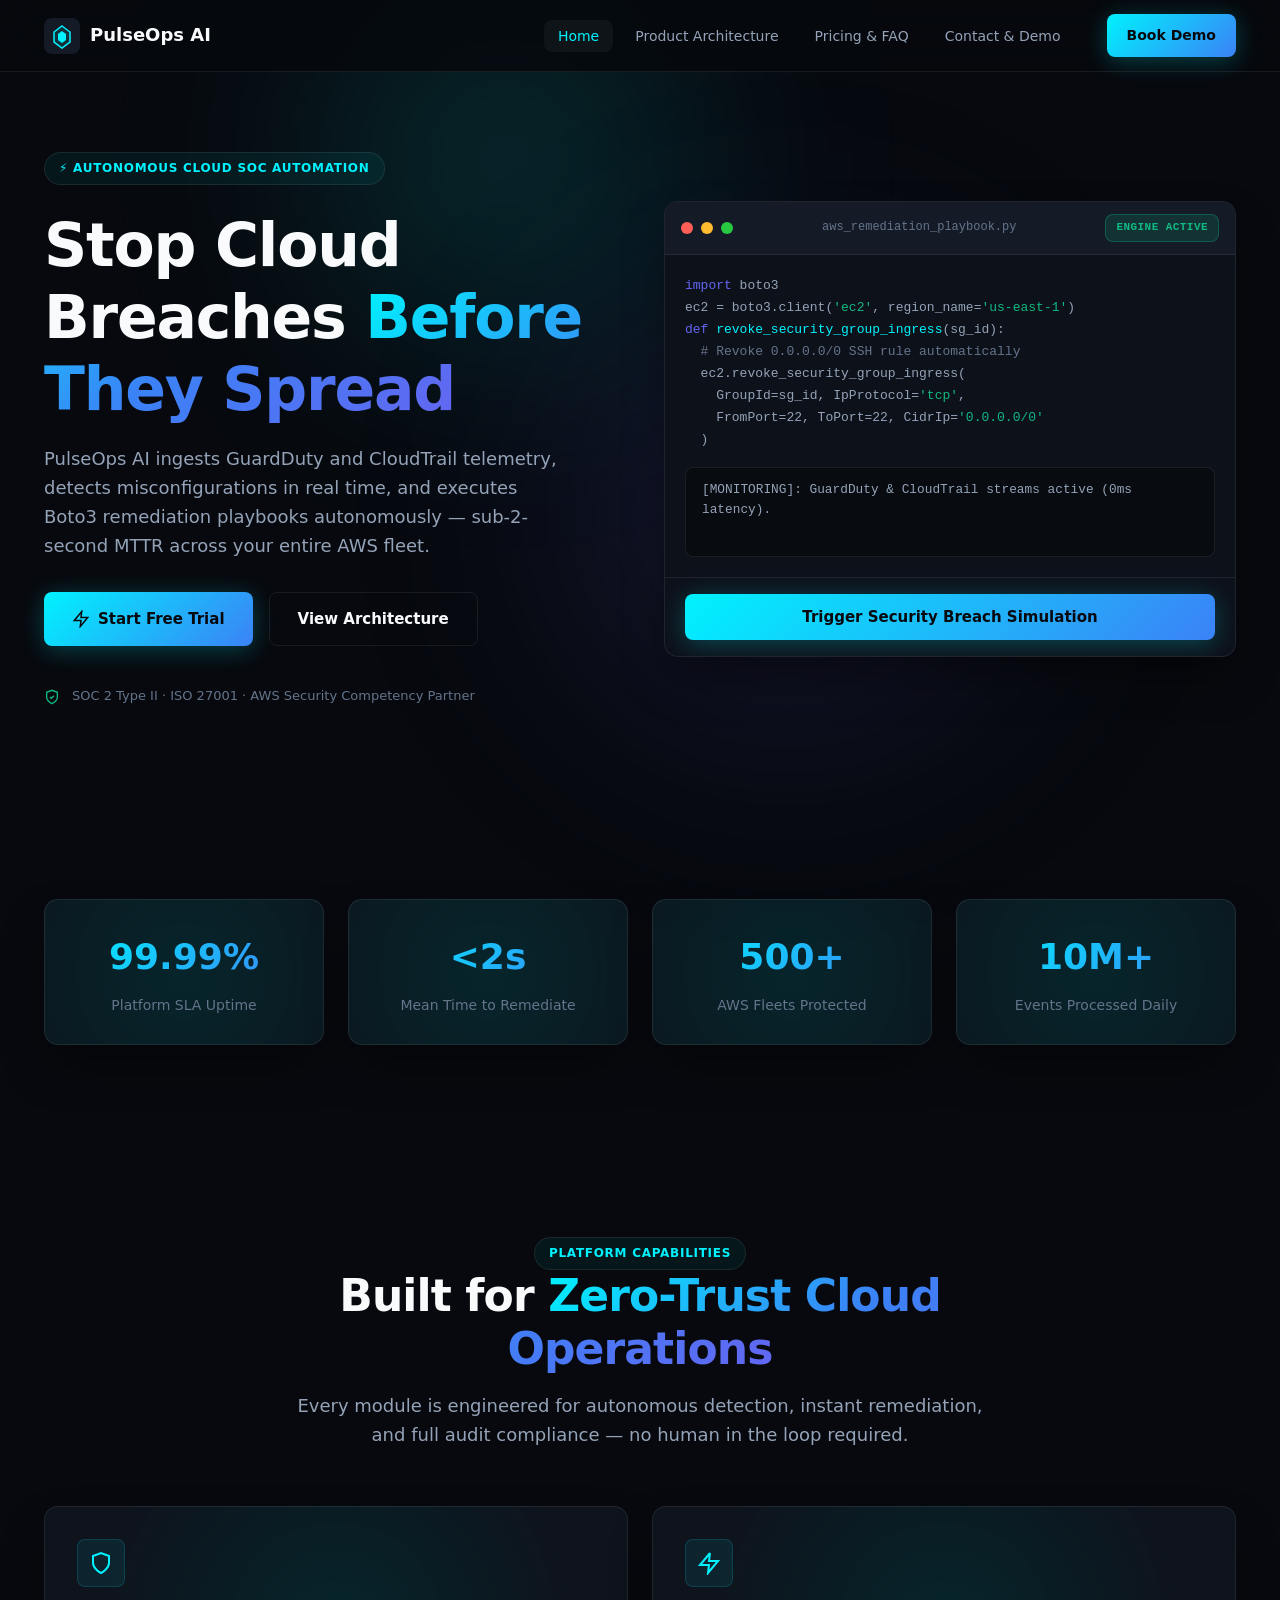
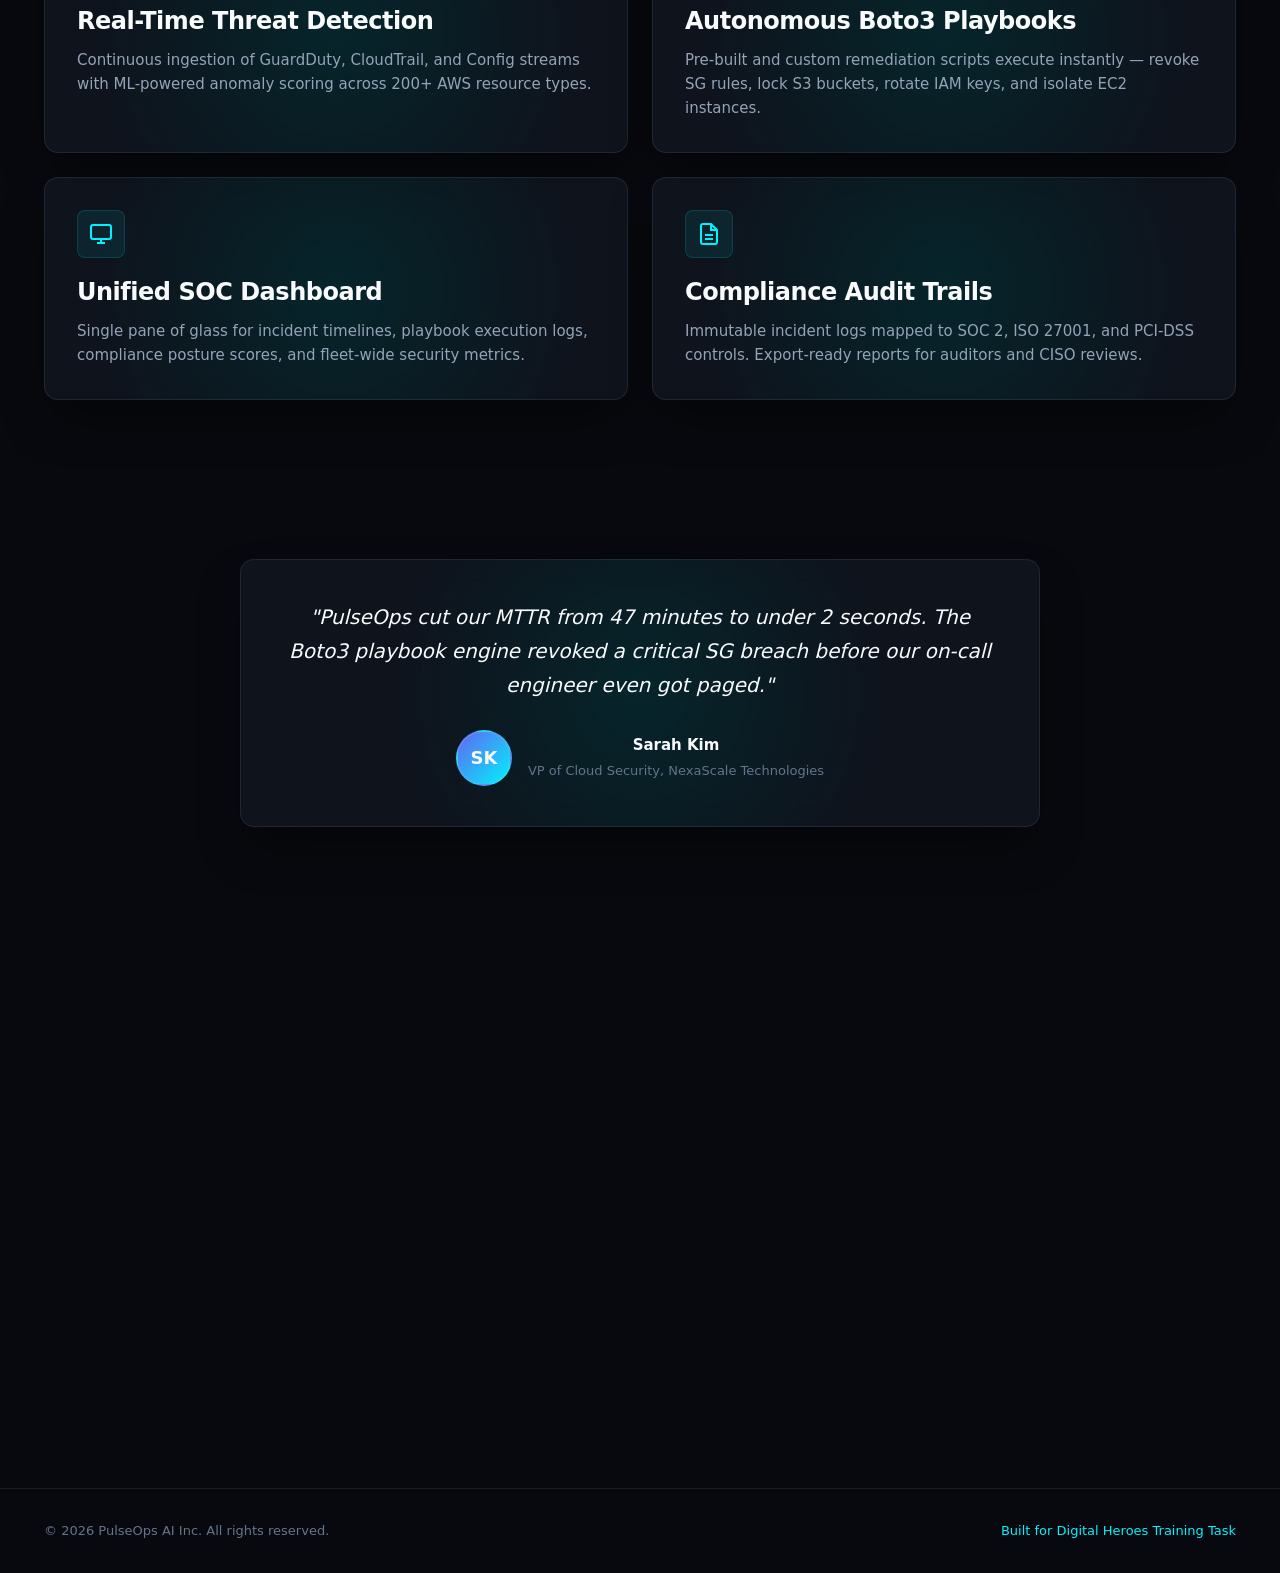
==== commit 893644cd: "Add Digital Heroes agency-level motion engine" ====
--- a/index.html
+++ b/index.html
@@ -59,6 +59,10 @@
   </script>
 </head>
 <body>
+  <!-- Ambient Background Glowing Mesh Orbs -->
+  <div class="ambient-glow-1" aria-hidden="true"></div>
+  <div class="ambient-glow-2" aria-hidden="true"></div>
+
   <!-- Accessibility Skip Link -->
   <a href="#main-content" class="skip-link" style="position: absolute; top: -100px; left: 1rem; z-index: 9999; background: var(--accent-cyan); color: #000; padding: 0.5rem 1rem; font-weight: 700; transition: top 0.2s;" onfocus="this.style.top='1rem'" onblur="this.style.top='-100px'">Skip to main content</a>
 
@@ -114,7 +118,7 @@
     <section class="hero" aria-labelledby="hero-title">
       <div class="container">
         <div class="hero-grid">
-          <div class="hero-content">
+          <div class="hero-content reveal-on-scroll">
             <span class="badge">⚡ AUTONOMOUS CLOUD SOC AUTOMATION</span>
             <h1 class="hero-title" id="hero-title">Stop Cloud Breaches <span class="text-gradient">Before They Spread</span></h1>
             <p class="hero-subtitle">PulseOps AI ingests GuardDuty and CloudTrail telemetry, detects misconfigurations in real time, and executes Boto3 remediation playbooks autonomously — sub-2-second MTTR across your entire AWS fleet.</p>
@@ -137,8 +141,8 @@
           </div>
 
           <!-- Code Window Terminal Breach Simulator -->
-          <div class="hero-visual">
-            <div class="terminal-window animate-float" aria-label="Live Boto3 Remediation Playbook Simulator">
+          <div class="hero-visual reveal-on-scroll">
+            <div class="terminal-window" aria-label="Live Boto3 Remediation Playbook Simulator">
               <div class="terminal-header">
                 <div class="terminal-dots">
                   <span class="terminal-dot red"></span>
@@ -173,7 +177,7 @@
     <!-- Social Proof Metrics Section -->
     <section class="section" aria-label="Key Security Metrics">
       <div class="container">
-        <div class="metrics-grid">
+        <div class="metrics-grid reveal-on-scroll reveal-stagger">
           <div class="metric-card glass-card">
             <div class="metric-value">99.99%</div>
             <div class="metric-label">Platform SLA Uptime</div>
@@ -197,12 +201,12 @@
     <!-- Platform Capabilities Grid -->
     <section class="section" aria-labelledby="features-title">
       <div class="container">
-        <div class="section-header">
+        <div class="section-header reveal-on-scroll">
           <span class="badge">Platform Capabilities</span>
           <h2 id="features-title">Built for <span class="text-gradient">Zero-Trust Cloud Operations</span></h2>
           <p>Every module is engineered for autonomous detection, instant remediation, and full audit compliance — no human in the loop required.</p>
         </div>
-        <div class="features-grid">
+        <div class="features-grid reveal-on-scroll reveal-stagger">
           <article class="feature-card glass-card">
             <div class="feature-icon">
               <svg width="24" height="24" viewBox="0 0 24 24" fill="none" stroke="currentColor" stroke-width="2" aria-hidden="true">
@@ -251,7 +255,7 @@
     <!-- Testimonial Section -->
     <section class="testimonial-section" aria-label="Customer Testimonial">
       <div class="container">
-        <div class="testimonial-card glass-card">
+        <div class="testimonial-card glass-card reveal-on-scroll">
           <p class="testimonial-quote">"PulseOps cut our MTTR from 47 minutes to under 2 seconds. The Boto3 playbook engine revoked a critical SG breach before our on-call engineer even got paged."</p>
           <div class="testimonial-author">
             <div class="testimonial-avatar" aria-hidden="true">SK</div>
@@ -267,7 +271,7 @@
     <!-- CTA Banner Section -->
     <section class="section" aria-label="Call to Action Banner">
       <div class="container">
-        <div class="cta-banner glass-card">
+        <div class="cta-banner glass-card reveal-on-scroll">
           <h2>Ready to <span class="text-gradient">Automate Your Cloud SOC?</span></h2>
           <p>Connect your AWS account via cross-account IAM role. PulseOps auto-discovers your fleet, enables GuardDuty integration, and deploys remediation Lambdas via Terraform.</p>
           <a href="contact.html" class="btn-primary" aria-label="Schedule a Live Demo">Schedule a Live Demo</a>
--- a/styles.css
+++ b/styles.css
@@ -1,6 +1,7 @@
 /* ==========================================================================
-   PulseOps AI — Design System & Master Stylesheet
-   Pure CSS3 | Glassmorphism | B2B SaaS Dark Theme
+   PulseOps AI — Design System & Motion Stylesheet
+   Pure CSS3 | Agency-Grade Motion & Glassmorphism | B2B SaaS Dark Theme
+   Target: 100/100 Mobile Core Web Vitals (0ms font delay, hardware-accelerated)
    ========================================================================== */
 
 /* --------------------------------------------------------------------------
@@ -11,10 +12,10 @@
   --bg-secondary: #0d111a;
   --bg-tertiary: #141b27;
   --card-bg: rgba(20, 27, 39, 0.6);
-  --card-hover: rgba(28, 38, 55, 0.8);
-  --border-subtle: rgba(255, 255, 255, 0.07);
+  --card-hover: rgba(28, 38, 55, 0.85);
+  --border-subtle: rgba(255, 255, 255, 0.08);
   --border-active: rgba(0, 242, 254, 0.4);
-  --border-glow: 0 0 20px rgba(0, 242, 254, 0.15);
+  --border-glow: 0 0 25px rgba(0, 242, 254, 0.2);
   --glass-blur: blur(16px);
   --accent-cyan: #00f2fe;
   --accent-blue: #3b82f6;
@@ -30,6 +31,7 @@
   --radius-sm: 8px;
   --radius-md: 14px;
   --radius-lg: 24px;
+  --radius-full: 9999px;
   --max-width: 1240px;
   --header-height: 72px;
   --transition-fast: 0.15s ease;
@@ -61,6 +63,8 @@
   line-height: 1.6;
   overflow-x: hidden;
   min-height: 100vh;
+  display: flex;
+  flex-direction: column;
 }
 
 body.nav-open {
@@ -89,21 +93,46 @@
   font-size: inherit;
 }
 
-/* Ambient background glow */
-body::before {
-  content: "";
+/* --------------------------------------------------------------------------
+   3. Ambient Background Orbs Mesh
+   -------------------------------------------------------------------------- */
+.ambient-glow-1,
+.ambient-glow-2 {
   position: fixed;
-  inset: 0;
-  background:
-    radial-gradient(ellipse 80% 50% at 20% -10%, rgba(0, 242, 254, 0.08) 0%, transparent 50%),
-    radial-gradient(ellipse 60% 40% at 80% 10%, rgba(99, 102, 241, 0.06) 0%, transparent 50%),
-    radial-gradient(ellipse 50% 30% at 50% 100%, rgba(59, 130, 246, 0.05) 0%, transparent 50%);
+  border-radius: 50%;
+  filter: blur(120px);
   pointer-events: none;
-  z-index: 0;
-}
-
-/* --------------------------------------------------------------------------
-   3. Typography
+  z-index: -1;
+  opacity: 0.25;
+  will-change: transform;
+  animation: floatOrb 12s infinite alternate ease-in-out;
+}
+
+.ambient-glow-1 {
+  top: -10%;
+  left: 20%;
+  width: 500px;
+  height: 500px;
+  background: radial-gradient(circle, var(--accent-cyan) 0%, transparent 70%);
+}
+
+.ambient-glow-2 {
+  bottom: 10%;
+  right: 15%;
+  width: 600px;
+  height: 600px;
+  background: radial-gradient(circle, var(--accent-indigo) 0%, transparent 70%);
+  animation-delay: -6s;
+}
+
+@keyframes floatOrb {
+  0% { transform: translate(0, 0) scale(1); }
+  50% { transform: translate(40px, -30px) scale(1.15); }
+  100% { transform: translate(-30px, 20px) scale(0.95); }
+}
+
+/* --------------------------------------------------------------------------
+   4. Typography & Text Utilities
    -------------------------------------------------------------------------- */
 h1, h2, h3, h4, h5, h6 {
   line-height: 1.2;
@@ -126,16 +155,11 @@
   -webkit-text-fill-color: transparent;
 }
 
-.text-muted {
-  color: var(--text-muted);
-}
-
-.text-secondary {
-  color: var(--text-secondary);
-}
-
-/* --------------------------------------------------------------------------
-   4. Layout Utilities
+.text-muted { color: var(--text-muted); }
+.text-secondary { color: var(--text-secondary); }
+
+/* --------------------------------------------------------------------------
+   5. Layout Utilities & Container
    -------------------------------------------------------------------------- */
 .container {
   width: 100%;
@@ -162,51 +186,80 @@
 }
 
 /* --------------------------------------------------------------------------
-   5. Components — Badge, Buttons, Glass Card
-   -------------------------------------------------------------------------- */
-.badge {
-  display: inline-flex;
-  align-items: center;
-  gap: 6px;
-  padding: 6px 14px;
-  font-size: 0.75rem;
-  font-weight: 600;
-  letter-spacing: 0.06em;
-  text-transform: uppercase;
-  border-radius: var(--radius-full, 9999px);
-  border: 1px solid var(--border-subtle);
-  background: rgba(0, 242, 254, 0.06);
-  color: var(--accent-cyan);
-}
-
-.badge-emerald {
-  background: rgba(16, 185, 129, 0.1);
-  color: var(--accent-emerald);
-  border-color: rgba(16, 185, 129, 0.25);
-}
-
-.badge-amber {
-  background: rgba(245, 158, 11, 0.1);
-  color: var(--accent-amber);
-  border-color: rgba(245, 158, 11, 0.25);
-}
-
+   6. Spotlight Glass Cards
+   -------------------------------------------------------------------------- */
 .glass-card {
-  background: var(--card-bg);
+  position: relative;
+  background: radial-gradient(
+    600px circle at var(--mouse-x, 50%) var(--mouse-y, 50%),
+    rgba(0, 242, 254, 0.12),
+    rgba(20, 27, 39, 0.6) 40%
+  );
   backdrop-filter: var(--glass-blur);
   -webkit-backdrop-filter: var(--glass-blur);
   border: 1px solid var(--border-subtle);
   border-radius: var(--radius-md);
-  transition: transform var(--transition-normal), border-color var(--transition-normal), box-shadow var(--transition-normal), background var(--transition-normal);
+  box-shadow: var(--shadow-card);
+  transition: border-color 0.3s ease, transform 0.3s cubic-bezier(0.16, 1, 0.3, 1), box-shadow 0.3s ease, background 0.3s ease;
+  overflow: hidden;
+}
+
+.glass-card::before {
+  content: "";
+  position: absolute;
+  inset: -1px;
+  border-radius: inherit;
+  padding: 1px;
+  background: radial-gradient(
+    400px circle at var(--mouse-x, 50%) var(--mouse-y, 50%),
+    rgba(0, 242, 254, 0.6),
+    transparent 40%
+  );
+  -webkit-mask: linear-gradient(#fff 0 0) content-box, linear-gradient(#fff 0 0);
+  mask-composite: exclude;
+  pointer-events: none;
+  opacity: 0;
+  transition: opacity 0.3s ease;
 }
 
 .glass-card:hover {
-  background: var(--card-hover);
   border-color: var(--border-active);
   box-shadow: var(--border-glow);
-  transform: translateY(-2px);
-}
-
+  transform: translateY(-4px);
+}
+
+.glass-card:hover::before {
+  opacity: 1;
+}
+
+/* --------------------------------------------------------------------------
+   7. Scroll-Triggered Entrance Animations
+   -------------------------------------------------------------------------- */
+.reveal-on-scroll {
+  opacity: 0;
+  transform: translateY(30px) scale(0.98);
+  filter: blur(8px);
+  transition: opacity 0.8s cubic-bezier(0.16, 1, 0.3, 1),
+              transform 0.8s cubic-bezier(0.16, 1, 0.3, 1),
+              filter 0.8s cubic-bezier(0.16, 1, 0.3, 1);
+  will-change: opacity, transform, filter;
+}
+
+.reveal-on-scroll.is-visible {
+  opacity: 1;
+  transform: translateY(0) scale(1);
+  filter: blur(0);
+}
+
+/* Stagger Children Delays */
+.reveal-stagger > *:nth-child(1) { transition-delay: 0.1s; }
+.reveal-stagger > *:nth-child(2) { transition-delay: 0.2s; }
+.reveal-stagger > *:nth-child(3) { transition-delay: 0.3s; }
+.reveal-stagger > *:nth-child(4) { transition-delay: 0.4s; }
+
+/* --------------------------------------------------------------------------
+   8. Shimmer Borders & Magnetic Buttons
+   -------------------------------------------------------------------------- */
 .btn-primary,
 .btn-secondary {
   display: inline-flex;
@@ -219,19 +272,44 @@
   border-radius: var(--radius-sm);
   border: none;
   cursor: pointer;
-  transition: all var(--transition-normal);
   white-space: nowrap;
+  text-decoration: none;
 }
 
 .btn-primary {
+  position: relative;
+  overflow: hidden;
   background: linear-gradient(135deg, var(--accent-cyan), var(--accent-blue));
   color: var(--bg-primary);
   box-shadow: 0 4px 24px rgba(0, 242, 254, 0.25);
+  transition: transform 0.25s cubic-bezier(0.16, 1, 0.3, 1), box-shadow 0.25s ease, opacity 0.2s ease;
+}
+
+.btn-primary::after {
+  content: "";
+  position: absolute;
+  top: -50%;
+  left: -50%;
+  width: 200%;
+  height: 200%;
+  background: linear-gradient(
+    60deg,
+    transparent 30%,
+    rgba(255, 255, 255, 0.35) 50%,
+    transparent 70%
+  );
+  transform: rotate(30deg) translateX(-100%);
+  transition: transform 0.8s ease;
+  pointer-events: none;
+}
+
+.btn-primary:hover::after {
+  transform: rotate(30deg) translateX(100%);
 }
 
 .btn-primary:hover {
-  transform: translateY(-2px);
-  box-shadow: 0 8px 32px rgba(0, 242, 254, 0.35);
+  transform: translateY(-2px) scale(1.02);
+  box-shadow: 0 10px 30px rgba(0, 242, 254, 0.4);
 }
 
 .btn-primary:disabled {
@@ -244,11 +322,13 @@
   background: transparent;
   color: var(--text-primary);
   border: 1px solid var(--border-subtle);
+  transition: all var(--transition-normal);
 }
 
 .btn-secondary:hover {
   border-color: var(--border-active);
   background: rgba(0, 242, 254, 0.05);
+  transform: translateY(-2px);
 }
 
 .btn-sm {
@@ -257,7 +337,37 @@
 }
 
 /* --------------------------------------------------------------------------
-   6. Site Header & Navigation
+   9. Badges & Indicators
+   -------------------------------------------------------------------------- */
+.badge {
+  display: inline-flex;
+  align-items: center;
+  gap: 6px;
+  padding: 6px 14px;
+  font-size: 0.75rem;
+  font-weight: 600;
+  letter-spacing: 0.06em;
+  text-transform: uppercase;
+  border-radius: var(--radius-full);
+  border: 1px solid var(--border-subtle);
+  background: rgba(0, 242, 254, 0.06);
+  color: var(--accent-cyan);
+}
+
+.badge-emerald {
+  background: rgba(16, 185, 129, 0.1);
+  color: var(--accent-emerald);
+  border-color: rgba(16, 185, 129, 0.25);
+}
+
+.badge-amber {
+  background: rgba(245, 158, 11, 0.1);
+  color: var(--accent-amber);
+  border-color: rgba(245, 158, 11, 0.25);
+}
+
+/* --------------------------------------------------------------------------
+   10. Site Header & Navigation
    -------------------------------------------------------------------------- */
 .site-header {
   position: sticky;
@@ -290,9 +400,7 @@
   transition: opacity var(--transition-fast);
 }
 
-.logo-link:hover {
-  opacity: 0.85;
-}
+.logo-link:hover { opacity: 0.85; }
 
 .logo-icon {
   width: 36px;
@@ -388,7 +496,7 @@
 }
 
 /* --------------------------------------------------------------------------
-   7. Hero Section
+   11. Hero Section
    -------------------------------------------------------------------------- */
 .hero {
   padding: 80px 0 96px;
@@ -403,17 +511,9 @@
   align-items: center;
 }
 
-.hero-content {
-  max-width: 560px;
-}
-
-.hero-content .badge {
-  margin-bottom: 24px;
-}
-
-.hero-title {
-  margin-bottom: 20px;
-}
+.hero-content { max-width: 560px; }
+.hero-content .badge { margin-bottom: 24px; }
+.hero-title { margin-bottom: 20px; }
 
 .hero-subtitle {
   font-size: 1.125rem;
@@ -436,16 +536,11 @@
   color: var(--text-muted);
 }
 
-.hero-trust svg {
-  color: var(--accent-emerald);
-}
-
-.hero-visual {
-  position: relative;
-}
-
-/* --------------------------------------------------------------------------
-   8. Terminal / IDE Simulator
+.hero-trust svg { color: var(--accent-emerald); }
+.hero-visual { position: relative; }
+
+/* --------------------------------------------------------------------------
+   12. IDE Terminal & Simulation Window
    -------------------------------------------------------------------------- */
 .terminal-window {
   background: var(--bg-secondary);
@@ -464,10 +559,7 @@
   border-bottom: 1px solid var(--border-subtle);
 }
 
-.terminal-dots {
-  display: flex;
-  gap: 8px;
-}
+.terminal-dots { display: flex; gap: 8px; }
 
 .terminal-dot {
   width: 12px;
@@ -508,7 +600,7 @@
   background: rgba(239, 68, 68, 0.15);
   color: var(--accent-crimson);
   border: 1px solid rgba(239, 68, 68, 0.4);
-  animation: blink-threat 0.8s ease-in-out infinite;
+  animation: blinkThreat 0.8s ease-in-out infinite;
 }
 
 .terminal-status-badge.status-remediating {
@@ -523,7 +615,7 @@
   border: 1px solid rgba(0, 242, 254, 0.3);
 }
 
-@keyframes blink-threat {
+@keyframes blinkThreat {
   0%, 100% { opacity: 1; }
   50% { opacity: 0.5; }
 }
@@ -546,29 +638,20 @@
 .terminal-code .cm { color: var(--text-muted); }
 
 .terminal-log {
-  background: rgba(0, 0, 0, 0.3);
+  background: rgba(0, 0, 0, 0.35);
   border: 1px solid var(--border-subtle);
   border-radius: var(--radius-sm);
   padding: 12px 16px;
-  min-height: 80px;
-  max-height: 160px;
+  min-height: 90px;
+  max-height: 170px;
   overflow-y: auto;
 }
 
 .terminal-log-line {
   display: block;
-  margin-bottom: 4px;
-  animation: fadeInLog 0.3s ease;
-}
-
-.terminal-log-line.critical { color: var(--accent-crimson); }
-.terminal-log-line.action { color: var(--accent-amber); }
-.terminal-log-line.success { color: var(--accent-emerald); }
-.terminal-log-line.info { color: var(--text-secondary); }
-
-@keyframes fadeInLog {
-  from { opacity: 0; transform: translateY(4px); }
-  to { opacity: 1; transform: translateY(0); }
+  margin-bottom: 6px;
+  font-size: 0.8rem;
+  line-height: 1.5;
 }
 
 .terminal-footer {
@@ -576,12 +659,10 @@
   border-top: 1px solid var(--border-subtle);
 }
 
-#trigger-simulation-btn {
-  width: 100%;
-}
-
-/* --------------------------------------------------------------------------
-   9. Metrics Grid
+#trigger-simulation-btn { width: 100%; }
+
+/* --------------------------------------------------------------------------
+   13. Metrics Grid
    -------------------------------------------------------------------------- */
 .metrics-grid {
   display: grid;
@@ -611,15 +692,19 @@
 }
 
 /* --------------------------------------------------------------------------
-   10. Feature Cards
-   -------------------------------------------------------------------------- */
-.features-grid {
+   14. Feature Cards & Deep Dive Grids
+   -------------------------------------------------------------------------- */
+.features-grid,
+.deep-dive-grid {
   display: grid;
   grid-template-columns: repeat(2, 1fr);
   gap: 24px;
 }
 
-.feature-card {
+.deep-dive-grid { grid-template-columns: repeat(3, 1fr); }
+
+.feature-card,
+.deep-dive-card {
   padding: 32px;
 }
 
@@ -636,21 +721,27 @@
   color: var(--accent-cyan);
 }
 
-.feature-card h3 {
+.deep-dive-card .feature-icon {
+  color: var(--accent-blue);
+  background: rgba(59, 130, 246, 0.08);
+  border-color: rgba(59, 130, 246, 0.15);
+}
+
+.feature-card h3,
+.deep-dive-card h3 {
   margin-bottom: 12px;
   color: var(--text-primary);
 }
 
-.feature-card p {
+.feature-card p,
+.deep-dive-card p {
   font-size: 0.9375rem;
 }
 
 /* --------------------------------------------------------------------------
-   11. Testimonial
-   -------------------------------------------------------------------------- */
-.testimonial-section {
-  padding: 64px 0;
-}
+   15. Testimonial & CTA Banner
+   -------------------------------------------------------------------------- */
+.testimonial-section { padding: 64px 0; }
 
 .testimonial-card {
   max-width: 800px;
@@ -699,9 +790,6 @@
   color: var(--text-muted);
 }
 
-/* --------------------------------------------------------------------------
-   12. CTA Banner
-   -------------------------------------------------------------------------- */
 .cta-banner {
   padding: 64px;
   text-align: center;
@@ -712,18 +800,7 @@
   overflow: hidden;
 }
 
-.cta-banner::before {
-  content: "";
-  position: absolute;
-  inset: 0;
-  background: radial-gradient(circle at 50% 0%, rgba(0, 242, 254, 0.1) 0%, transparent 60%);
-  pointer-events: none;
-}
-
-.cta-banner h2 {
-  margin-bottom: 16px;
-  position: relative;
-}
+.cta-banner h2 { margin-bottom: 16px; position: relative; }
 
 .cta-banner p {
   max-width: 560px;
@@ -731,9 +808,7 @@
   position: relative;
 }
 
-.cta-banner .btn-primary {
-  position: relative;
-}
+.cta-banner .btn-primary { position: relative; }
 
 .cta-note {
   margin-top: 20px;
@@ -746,7 +821,7 @@
 }
 
 /* --------------------------------------------------------------------------
-   13. Product Page
+   16. Product Architecture Pipeline
    -------------------------------------------------------------------------- */
 .page-hero {
   padding: 80px 0 64px;
@@ -755,20 +830,9 @@
   z-index: 1;
 }
 
-.page-hero .badge {
-  margin-bottom: 20px;
-}
-
-.page-hero h1 {
-  max-width: 800px;
-  margin: 0 auto 20px;
-}
-
-.page-hero p {
-  max-width: 640px;
-  margin: 0 auto;
-  font-size: 1.125rem;
-}
+.page-hero .badge { margin-bottom: 20px; }
+.page-hero h1 { max-width: 800px; margin: 0 auto 20px; }
+.page-hero p { max-width: 640px; margin: 0 auto; font-size: 1.125rem; }
 
 .pipeline-grid {
   display: grid;
@@ -797,43 +861,20 @@
   margin-bottom: 20px;
 }
 
-.pipeline-icon {
-  width: 56px;
-  height: 56px;
-  margin: 0 auto 20px;
-  color: var(--accent-cyan);
-}
-
-.pipeline-card h3 {
-  margin-bottom: 12px;
-}
-
-.deep-dive-grid {
-  display: grid;
-  grid-template-columns: repeat(3, 1fr);
-  gap: 24px;
-}
-
-.deep-dive-card {
-  padding: 32px;
-}
-
-.deep-dive-card .feature-icon {
-  color: var(--accent-blue);
-  background: rgba(59, 130, 246, 0.08);
-  border-color: rgba(59, 130, 246, 0.15);
-}
+.pipeline-card h3 { margin-bottom: 12px; }
 
 .comparison-table-wrap {
   overflow-x: auto;
   border-radius: var(--radius-md);
   border: 1px solid var(--border-subtle);
+  -webkit-overflow-scrolling: touch;
 }
 
 .comparison-table {
   width: 100%;
   border-collapse: collapse;
   font-size: 0.9375rem;
+  min-width: 620px;
 }
 
 .comparison-table th,
@@ -849,13 +890,8 @@
   color: var(--text-primary);
 }
 
-.comparison-table tbody tr:last-child td {
-  border-bottom: none;
-}
-
-.comparison-table tbody tr:hover {
-  background: rgba(255, 255, 255, 0.02);
-}
+.comparison-table tbody tr:last-child td { border-bottom: none; }
+.comparison-table tbody tr:hover { background: rgba(255, 255, 255, 0.02); }
 
 .comparison-table .highlight-col {
   background: rgba(0, 242, 254, 0.04);
@@ -863,16 +899,11 @@
   font-weight: 600;
 }
 
-.comparison-table .check {
-  color: var(--accent-emerald);
-}
-
-.comparison-table .cross {
-  color: var(--accent-crimson);
-}
-
-/* --------------------------------------------------------------------------
-   14. Pricing Page
+.comparison-table .check { color: var(--accent-emerald); }
+.comparison-table .cross { color: var(--accent-crimson); }
+
+/* --------------------------------------------------------------------------
+   17. Pricing & Accordion Controls
    -------------------------------------------------------------------------- */
 .pricing-hero {
   text-align: center;
@@ -896,15 +927,14 @@
   transition: color var(--transition-fast);
 }
 
-.billing-label.active {
-  color: var(--text-primary);
-}
+.billing-label.active { color: var(--text-primary); }
 
 .toggle-switch {
   position: relative;
   width: 52px;
   height: 28px;
   flex-shrink: 0;
+  cursor: pointer;
 }
 
 .toggle-switch input {
@@ -920,7 +950,6 @@
   background: var(--bg-tertiary);
   border: 1px solid var(--border-subtle);
   border-radius: 999px;
-  cursor: pointer;
   transition: background var(--transition-normal);
 }
 
@@ -952,9 +981,7 @@
   border: 1px solid rgba(16, 185, 129, 0.25);
 }
 
-.save-badge.visible {
-  display: inline-flex;
-}
+.save-badge.visible { display: inline-flex; }
 
 .pricing-grid {
   display: grid;
@@ -973,23 +1000,6 @@
 .pricing-card.featured {
   border-color: var(--border-active);
   box-shadow: var(--border-glow);
-  transform: scale(1.02);
-}
-
-.pricing-card.featured::before {
-  content: "MOST POPULAR";
-  position: absolute;
-  top: -12px;
-  left: 50%;
-  transform: translateX(-50%);
-  padding: 4px 16px;
-  font-size: 0.6875rem;
-  font-weight: 700;
-  letter-spacing: 0.06em;
-  text-transform: uppercase;
-  background: linear-gradient(135deg, var(--accent-cyan), var(--accent-blue));
-  color: var(--bg-primary);
-  border-radius: var(--radius-sm);
 }
 
 .pricing-tier {
@@ -1054,9 +1064,7 @@
 }
 
 .pricing-card .btn-primary,
-.pricing-card .btn-secondary {
-  width: 100%;
-}
+.pricing-card .btn-secondary { width: 100%; }
 
 .custom-price {
   font-size: 2.5rem;
@@ -1064,9 +1072,7 @@
   color: var(--text-primary);
 }
 
-/* --------------------------------------------------------------------------
-   15. FAQ Accordion
-   -------------------------------------------------------------------------- */
+/* FAQ Accordion Transitions */
 .faq-section {
   max-width: 760px;
   margin: 0 auto;
@@ -1086,9 +1092,7 @@
   transition: border-color var(--transition-normal);
 }
 
-.faq-item.active {
-  border-color: var(--border-active);
-}
+.faq-item.active { border-color: var(--border-active); }
 
 .faq-header {
   display: flex;
@@ -1106,9 +1110,7 @@
   transition: background var(--transition-fast);
 }
 
-.faq-header:hover {
-  background: rgba(255, 255, 255, 0.02);
-}
+.faq-header:hover { background: rgba(255, 255, 255, 0.02); }
 
 .faq-chevron {
   flex-shrink: 0;
@@ -1135,7 +1137,7 @@
 }
 
 /* --------------------------------------------------------------------------
-   16. Contact Page
+   18. Contact Form & Feedback Toast
    -------------------------------------------------------------------------- */
 .contact-grid {
   display: grid;
@@ -1144,13 +1146,8 @@
   align-items: start;
 }
 
-.contact-info h2 {
-  margin-bottom: 16px;
-}
-
-.contact-info > p {
-  margin-bottom: 32px;
-}
+.contact-info h2 { margin-bottom: 16px; }
+.contact-info > p { margin-bottom: 32px; }
 
 .contact-details {
   display: flex;
@@ -1209,26 +1206,13 @@
   color: var(--text-secondary);
 }
 
-.compliance-badge svg {
-  color: var(--accent-emerald);
-}
-
-.contact-form-card {
-  padding: 40px;
-}
-
-.contact-form-card h3 {
-  margin-bottom: 8px;
-}
-
-.contact-form-card > p {
-  margin-bottom: 28px;
-  font-size: 0.9375rem;
-}
-
-.form-group {
-  margin-bottom: 20px;
-}
+.compliance-badge svg { color: var(--accent-emerald); }
+
+.contact-form-card { padding: 40px; }
+.contact-form-card h3 { margin-bottom: 8px; }
+.contact-form-card > p { margin-bottom: 28px; font-size: 0.9375rem; }
+
+.form-group { margin-bottom: 20px; }
 
 .form-group label {
   display: block;
@@ -1283,16 +1267,11 @@
   animation: fadeInLog 0.4s ease;
 }
 
-.form-success-toast.visible {
-  display: flex;
-}
-
-.form-success-toast svg {
-  flex-shrink: 0;
-}
-
-/* --------------------------------------------------------------------------
-   17. Footer
+.form-success-toast.visible { display: flex; }
+.form-success-toast svg { flex-shrink: 0; }
+
+/* --------------------------------------------------------------------------
+   19. Footer
    -------------------------------------------------------------------------- */
 .site-footer {
   border-top: 1px solid var(--border-subtle);
@@ -1332,43 +1311,7 @@
 }
 
 /* --------------------------------------------------------------------------
-   18. Animations & Micro-interactions
-   -------------------------------------------------------------------------- */
-@keyframes float {
-  0%, 100% { transform: translateY(0); }
-  50% { transform: translateY(-8px); }
-}
-
-.animate-float {
-  animation: float 4s ease-in-out infinite;
-}
-
-@keyframes pulse-glow {
-  0%, 100% { box-shadow: 0 0 20px rgba(0, 242, 254, 0.1); }
-  50% { box-shadow: 0 0 40px rgba(0, 242, 254, 0.2); }
-}
-
-.reveal {
-  opacity: 0;
-  transform: translateY(24px);
-  transition: opacity 0.6s ease, transform 0.6s ease;
-}
-
-.reveal.visible {
-  opacity: 1;
-  transform: translateY(0);
-}
-
-.spin-icon {
-  animation: spin 0.8s linear infinite;
-}
-
-@keyframes spin {
-  to { transform: rotate(360deg); }
-}
-
-/* --------------------------------------------------------------------------
-   19. Responsive Breakpoints
+   20. Responsive Breakpoints
    -------------------------------------------------------------------------- */
 @media (max-width: 1024px) {
   .hero-grid {
@@ -1386,22 +1329,12 @@
     margin-right: auto;
   }
 
-  .hero-actions {
-    justify-content: center;
-  }
-
-  .hero-trust {
-    justify-content: center;
-  }
-
-  .metrics-grid {
-    grid-template-columns: repeat(2, 1fr);
-  }
+  .hero-actions { justify-content: center; }
+  .hero-trust { justify-content: center; }
+  .metrics-grid { grid-template-columns: repeat(2, 1fr); }
 
   .pipeline-grid,
-  .deep-dive-grid {
-    grid-template-columns: 1fr;
-  }
+  .deep-dive-grid { grid-template-columns: 1fr; }
 
   .pricing-grid {
     grid-template-columns: 1fr;
@@ -1409,53 +1342,25 @@
     margin: 0 auto;
   }
 
-  .pricing-card.featured {
-    transform: none;
-    order: -1;
-  }
-
-  .contact-grid {
-    grid-template-columns: 1fr;
-  }
+  .pricing-card.featured { order: -1; }
+  .contact-grid { grid-template-columns: 1fr; }
 }
 
 @media (max-width: 768px) {
-  .section {
-    padding: 64px 0;
-  }
+  .section { padding: 64px 0; }
 
   .main-nav .nav-links,
-  .header-cta .btn-primary {
-    display: none;
-  }
-
-  .mobile-menu-btn {
-    display: flex;
-  }
-
-  .mobile-nav-drawer {
-    display: flex;
-  }
-
-  .features-grid {
-    grid-template-columns: 1fr;
-  }
-
-  .metrics-grid {
-    grid-template-columns: 1fr 1fr;
-  }
-
-  .cta-banner {
-    padding: 40px 24px;
-  }
-
-  .testimonial-card {
-    padding: 32px 24px;
-  }
-
-  .form-row {
-    grid-template-columns: 1fr;
-  }
+  .header-cta .btn-primary { display: none; }
+
+  .mobile-menu-btn { display: flex; }
+  .mobile-nav-drawer { display: flex; }
+
+  .features-grid { grid-template-columns: 1fr; }
+  .metrics-grid { grid-template-columns: 1fr 1fr; }
+
+  .cta-banner { padding: 40px 24px; }
+  .testimonial-card { padding: 32px 24px; }
+  .form-row { grid-template-columns: 1fr; }
 
   .comparison-table th,
   .comparison-table td {
@@ -1476,15 +1381,8 @@
   }
 
   .hero-actions .btn-primary,
-  .hero-actions .btn-secondary {
-    width: 100%;
-  }
-
-  .metrics-grid {
-    grid-template-columns: 1fr;
-  }
-
-  .contact-form-card {
-    padding: 28px 20px;
-  }
-}
+  .hero-actions .btn-secondary { width: 100%; }
+
+  .metrics-grid { grid-template-columns: 1fr; }
+  .contact-form-card { padding: 28px 20px; }
+}
